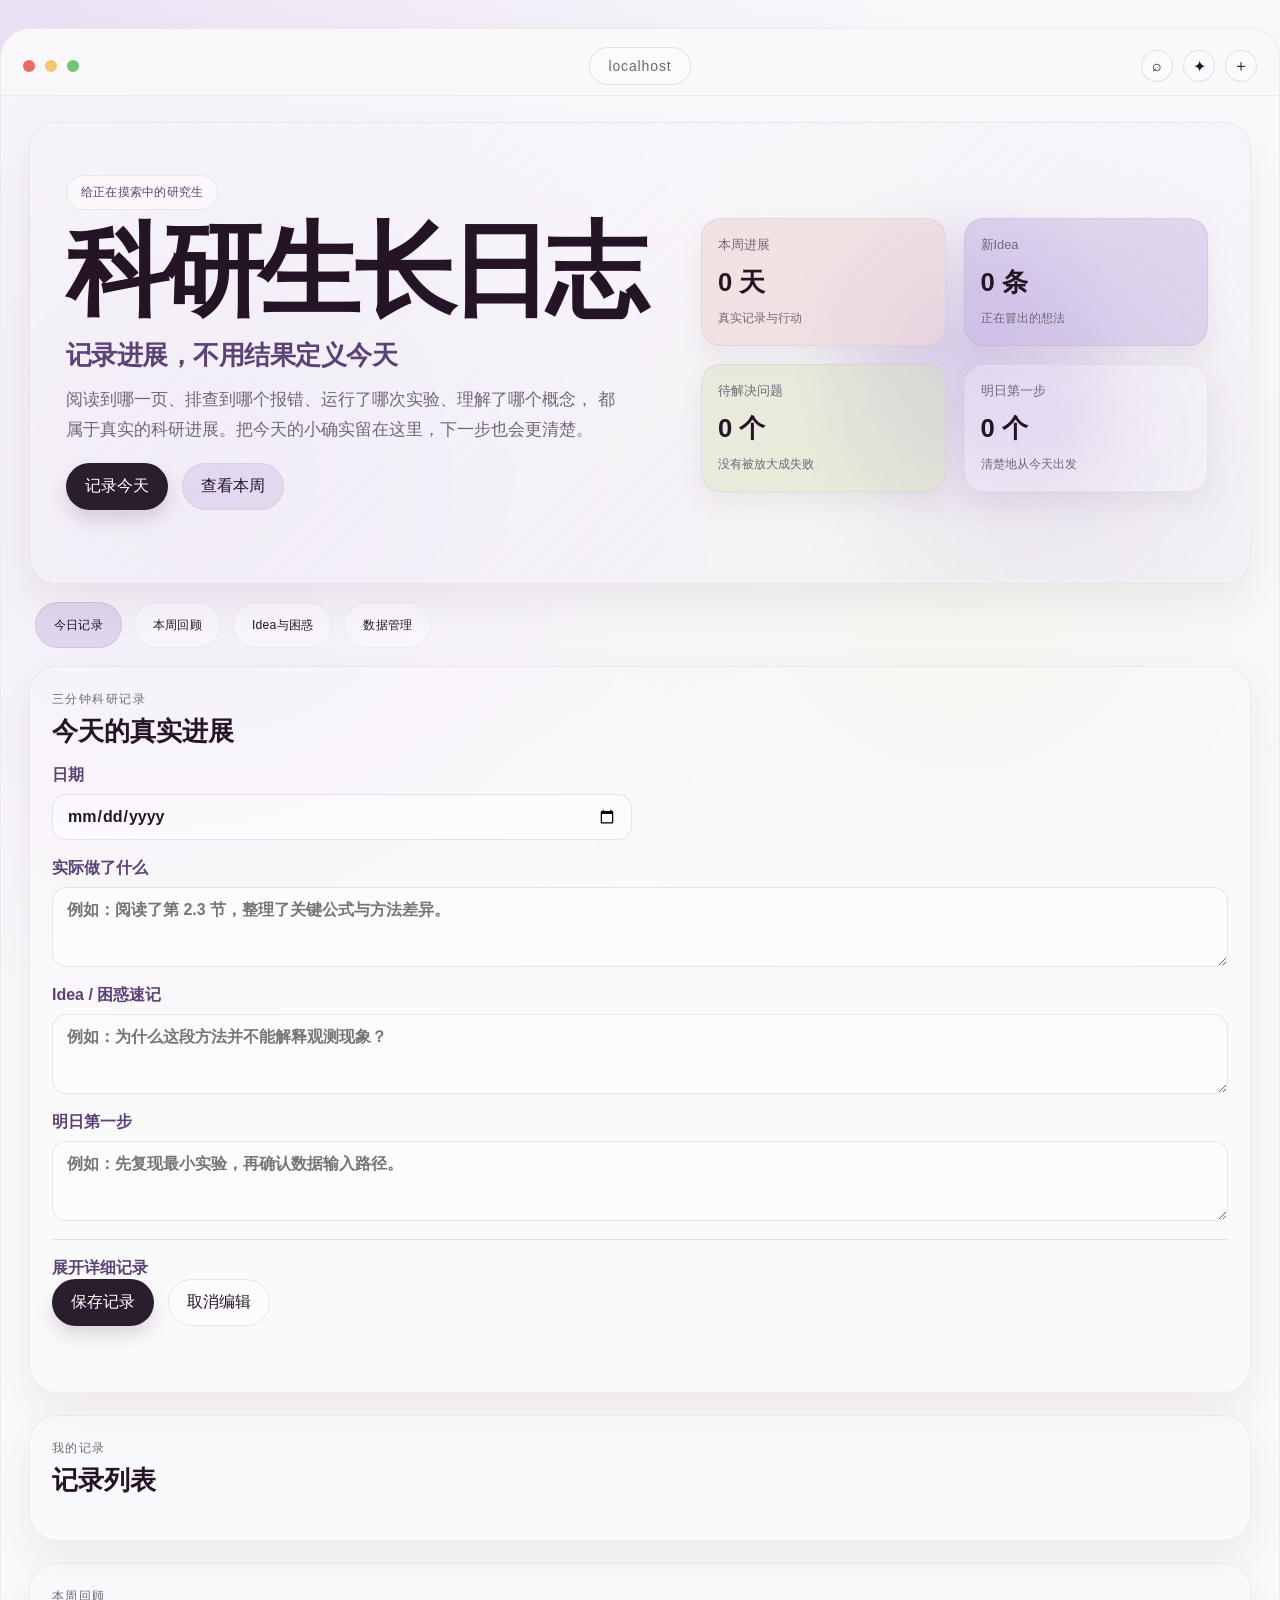
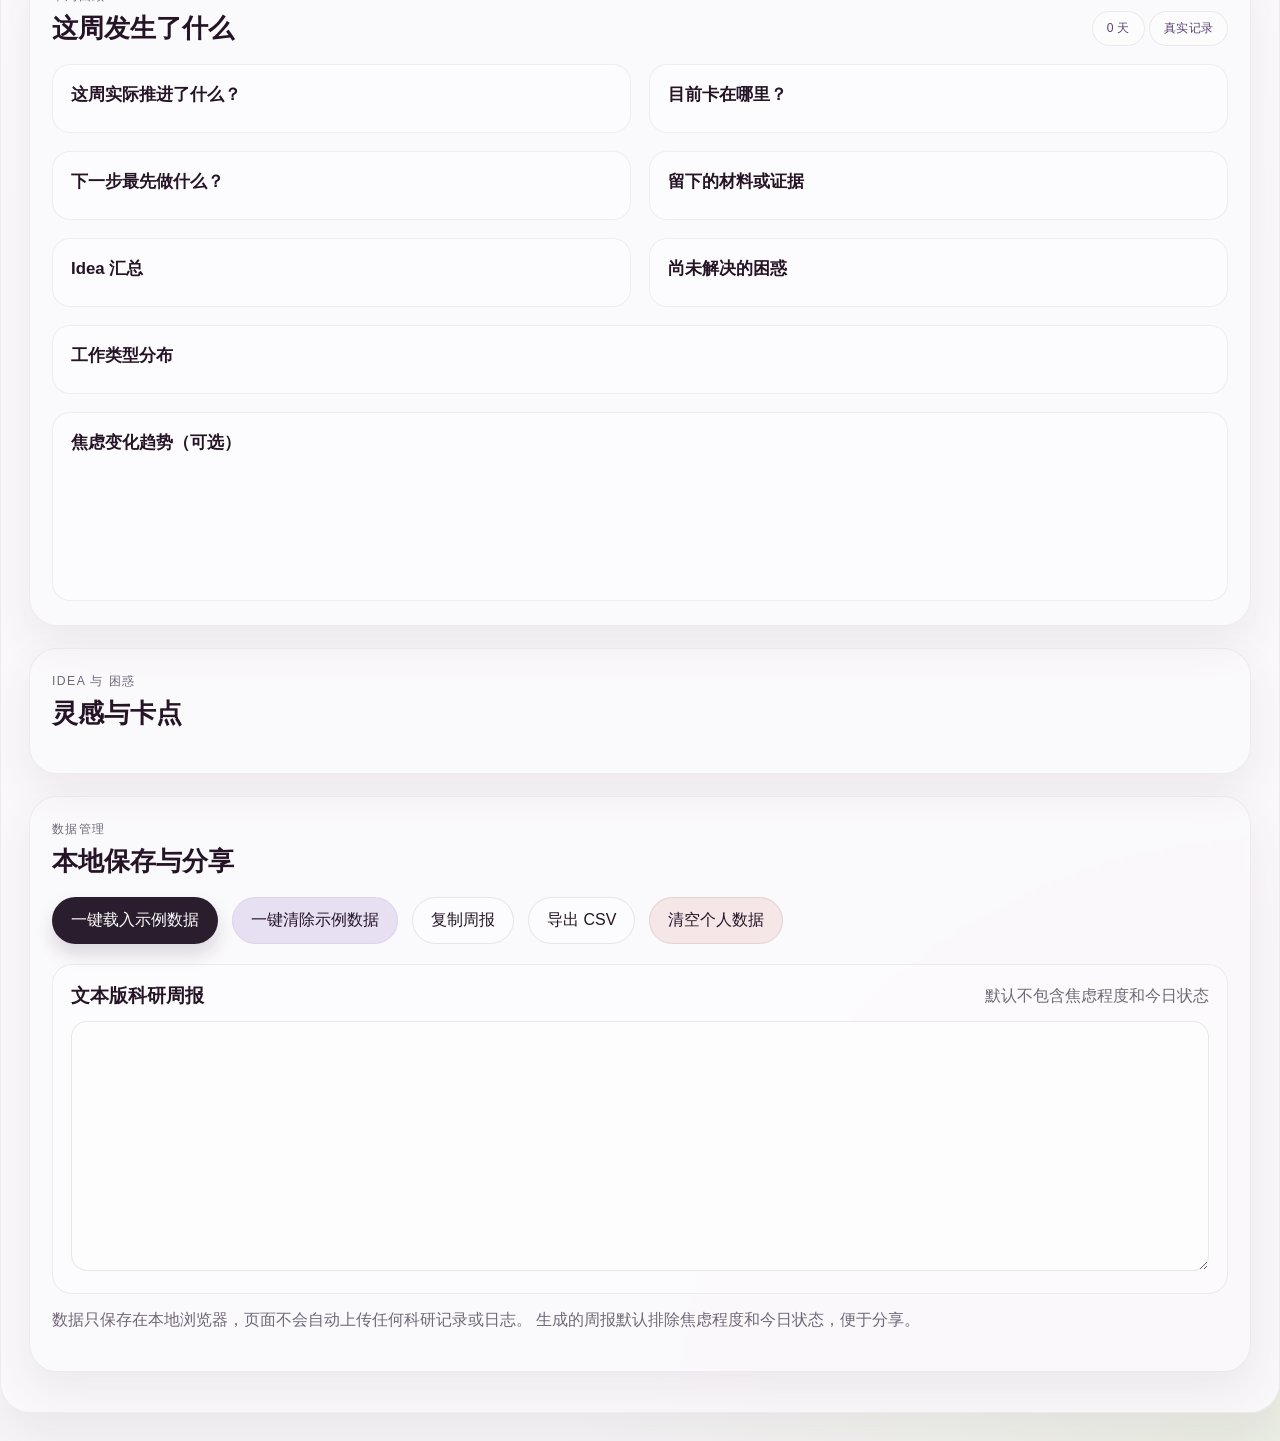
==== index.html @ d444dc69 "chore: initialize research growth log" ====
<!DOCTYPE html>
<html lang="zh-Hant">
  <head>
    <meta charset="UTF-8" />
    <meta name="viewport" content="width=device-width, initial-scale=1.0" />
    <meta
      name="description"
      content="科研生长日志：记录真实进展，不用结果定义今天。"
    />
    <title>科研生长日志</title>
    <link rel="stylesheet" href="styles.css" />
  </head>
  <body>
    <div class="page-shell">
      <header class="topbar">
        <div class="browser-dots" aria-hidden="true">
          <span class="dot red"></span>
          <span class="dot yellow"></span>
          <span class="dot green"></span>
        </div>
        <div class="address-bar" aria-label="地址栏">localhost</div>
        <div class="window-actions" aria-label="窗口操作">
          <button type="button" class="icon-button" aria-label="搜索">⌕</button>
          <button type="button" class="icon-button" aria-label="分享">✦</button>
          <button type="button" class="icon-button" aria-label="更多">＋</button>
        </div>
      </header>

      <main class="app">
        <section class="hero section-shell">
          <div class="hero-copy">
            <div class="pill">给正在摸索中的研究生</div>
            <h1>科研生长日志</h1>
            <p class="tagline">记录进展，不用结果定义今天</p>
            <p class="lede">
              阅读到哪一页、排查到哪个报错、运行了哪次实验、理解了哪个概念，
              都属于真实的科研进展。把今天的小确实留在这里，下一步也会更清楚。
            </p>
            <div class="hero-actions">
              <button type="button" class="primary-btn" data-scroll-target="#log-form">记录今天</button>
              <button type="button" class="secondary-btn" data-scroll-target="#weekly-review">查看本周</button>
            </div>
          </div>

          <div class="hero-cards" aria-label="周概览卡片">
            <div class="botanical-glow" aria-hidden="true"></div>
            <div class="mini-card soft-rose">
              <span class="card-label">本周进展</span>
              <strong id="weekly-progress-count">0 天</strong>
              <small>真实记录与行动</small>
            </div>
            <div class="mini-card soft-lavender">
              <span class="card-label">新Idea</span>
              <strong id="idea-count">0 条</strong>
              <small>正在冒出的想法</small>
            </div>
            <div class="mini-card soft-sage">
              <span class="card-label">待解决问题</span>
              <strong id="blocker-count">0 个</strong>
              <small>没有被放大成失败</small>
            </div>
            <div class="mini-card soft-ice">
              <span class="card-label">明日第一步</span>
              <strong id="next-step-count">0 个</strong>
              <small>清楚地从今天出发</small>
            </div>
          </div>
        </section>

        <nav class="quick-nav" aria-label="页面导航">
          <button type="button" class="nav-pill is-active" data-scroll-target="#log-form">今日记录</button>
          <button type="button" class="nav-pill" data-scroll-target="#weekly-review">本周回顾</button>
          <button type="button" class="nav-pill" data-scroll-target="#ideas-panel">Idea与困惑</button>
          <button type="button" class="nav-pill" data-scroll-target="#data-panel">数据管理</button>
        </nav>

        <section id="log-form" class="section-shell form-panel">
          <div class="section-header">
            <div>
              <p class="eyebrow">三分钟科研记录</p>
              <h2>今天的真实进展</h2>
            </div>
            <div class="demo-badge hidden" id="demo-indicator">示例模式</div>
          </div>

          <form id="entry-form" novalidate>
            <div class="form-grid required-grid">
              <label class="field">
                <span>日期</span>
                <input type="date" id="entry-date" name="date" required />
              </label>

              <label class="field wide">
                <span>实际做了什么</span>
                <textarea id="entry-action" name="action" rows="3" required placeholder="例如：阅读了第 2.3 节，整理了关键公式与方法差异。"></textarea>
              </label>

              <label class="field wide">
                <span>Idea / 困惑速记</span>
                <textarea id="entry-idea" name="idea" rows="3" required placeholder="例如：为什么这段方法并不能解释观测现象？"></textarea>
              </label>

              <label class="field wide">
                <span>明日第一步</span>
                <textarea id="entry-next-step" name="nextStep" rows="3" required placeholder="例如：先复现最小实验，再确认数据输入路径。"></textarea>
              </label>
            </div>

            <details class="more-details">
              <summary>展开详细记录</summary>
              <div class="form-grid optional-grid">
                <label class="field">
                  <span>项目 / 主题</span>
                  <input type="text" id="entry-project" name="project" placeholder="如：语义分割 / 文献综述" />
                </label>

                <label class="field">
                  <span>今天的最小目标</span>
                  <input type="text" id="entry-target" name="target" placeholder="例如：完成 1 轮模型复现" />
                </label>

                <label class="field wide">
                  <span>留下的材料 / 证据</span>
                  <textarea id="entry-evidence" name="evidence" rows="2" placeholder="例如：代码版本、笔记截图、实验日志、论文标注。"></textarea>
                </label>

                <label class="field">
                  <span>工作类型</span>
                  <select id="entry-work-type" name="workType">
                    <option value="文献阅读">文献阅读</option>
                    <option value="代码实验">代码实验</option>
                    <option value="数据处理">数据处理</option>
                    <option value="思考设计">思考设计</option>
                    <option value="沟通讨论">沟通讨论</option>
                    <option value="写作整理">写作整理</option>
                    <option value="其他">其他</option>
                  </select>
                </label>

                <label class="field">
                  <span>今日状态</span>
                  <select id="entry-status" name="status">
                    <option value="推进中">推进中</option>
                    <option value="卡住">卡住</option>
                    <option value="小收获">小收获</option>
                    <option value="需恢复">需恢复</option>
                  </select>
                </label>

                <label class="field">
                  <span>焦虑程度 1–5</span>
                  <input id="entry-anxiety" name="anxiety" type="range" min="1" max="5" step="1" value="2" />
                  <small id="anxiety-value">2 / 5</small>
                </label>
              </div>
            </details>

            <div class="form-actions">
              <button type="submit" class="primary-btn">保存记录</button>
              <button type="button" class="ghost-btn" id="cancel-edit-btn">取消编辑</button>
            </div>
            <p id="form-feedback" class="form-feedback" role="status" aria-live="polite"></p>
          </form>
        </section>

        <section id="entries-panel" class="section-shell">
          <div class="section-header compact">
            <div>
              <p class="eyebrow">我的记录</p>
              <h2>记录列表</h2>
            </div>
          </div>
          <div id="entries-list" class="entries-list" aria-live="polite"></div>
        </section>

        <section id="weekly-review" class="section-shell">
          <div class="section-header compact">
            <div>
              <p class="eyebrow">本周回顾</p>
              <h2>这周发生了什么</h2>
            </div>
            <div class="review-badges">
              <span class="review-badge" id="week-day-count">0 天</span>
              <span class="review-badge" id="demo-label">真实记录</span>
            </div>
          </div>

          <div class="weekly-grid">
            <article class="summary-card">
              <h3>这周实际推进了什么？</h3>
              <ul id="main-actions-list" class="summary-list"></ul>
            </article>
            <article class="summary-card">
              <h3>目前卡在哪里？</h3>
              <ul id="blockers-list" class="summary-list"></ul>
            </article>
            <article class="summary-card">
              <h3>下一步最先做什么？</h3>
              <ul id="next-step-list" class="summary-list"></ul>
            </article>
            <article class="summary-card">
              <h3>留下的材料或证据</h3>
              <ul id="evidence-list" class="summary-list"></ul>
            </article>
            <article class="summary-card">
              <h3>Idea 汇总</h3>
              <ul id="idea-summary-list" class="summary-list"></ul>
            </article>
            <article class="summary-card">
              <h3>尚未解决的困惑</h3>
              <ul id="confusion-list" class="summary-list"></ul>
            </article>
            <article class="summary-card wide-card">
              <h3>工作类型分布</h3>
              <div id="work-type-distribution" class="distribution-list" aria-label="工作类型分布"></div>
            </article>
            <article class="summary-card wide-card">
              <h3>焦虑变化趋势（可选）</h3>
              <div id="anxiety-trend" class="mini-bars" aria-label="焦虑趋势"></div>
            </article>
          </div>
        </section>

        <section id="ideas-panel" class="section-shell">
          <div class="section-header compact">
            <div>
              <p class="eyebrow">Idea 与 困惑</p>
              <h2>灵感与卡点</h2>
            </div>
          </div>
          <div id="idea-board" class="idea-board" aria-live="polite"></div>
        </section>

        <section id="data-panel" class="section-shell">
          <div class="section-header compact">
            <div>
              <p class="eyebrow">数据管理</p>
              <h2>本地保存与分享</h2>
            </div>
          </div>

          <div class="data-actions">
            <button type="button" class="primary-btn" id="load-demo-btn">一键载入示例数据</button>
            <button type="button" class="secondary-btn" id="clear-demo-btn">一键清除示例数据</button>
            <button type="button" class="ghost-btn" id="copy-report-btn">复制周报</button>
            <button type="button" class="ghost-btn" id="export-csv-btn">导出 CSV</button>
            <button type="button" class="danger-btn" id="clear-all-btn">清空个人数据</button>
          </div>

          <div class="share-box">
            <div class="share-header">
              <h3>文本版科研周报</h3>
              <span>默认不包含焦虑程度和今日状态</span>
            </div>
            <textarea id="weekly-report-output" rows="12" readonly></textarea>
          </div>

          <p class="privacy-note">
            数据只保存在本地浏览器，页面不会自动上传任何科研记录或日志。
            生成的周报默认排除焦虑程度和今日状态，便于分享。
          </p>
        </section>
      </main>
    </div>

    <script src="app.js"></script>
  </body>
</html>
---- styles.css ----
:root {
  --paper: #faf8fb;
  --paper-lilac: #f3eff8;
  --ink: #241426;
  --muted: #706777;
  --plum: #5b4275;
  --lavender: #cbbce5;
  --lavender-soft: #ece5f5;
  --rose: #efdcdc;
  --sage: #dfe7c7;
  --white-glass: rgba(255, 255, 255, 0.58);
  --line: rgba(55, 35, 65, 0.12);
  --shadow-soft: 0 18px 40px rgba(87, 67, 93, 0.08);
  --shadow-card: 0 12px 24px rgba(97, 71, 104, 0.08);
  --primary-btn: #2a1d2d;
  --radius-xl: 28px;
  --radius-lg: 20px;
  --radius-md: 14px;
  --max-width: 1180px;
}

* {
  box-sizing: border-box;
}

html {
  scroll-behavior: smooth;
}

body {
  margin: 0;
  font-family: "Segoe UI", "PingFang SC", "Microsoft YaHei", sans-serif;
  background:
    radial-gradient(circle at top left, rgba(207, 189, 233, 0.38), transparent 28%),
    radial-gradient(circle at bottom right, rgba(219, 230, 198, 0.42), transparent 22%),
    var(--paper);
  color: var(--ink);
  min-height: 100vh;
}

button,
input,
textarea,
select {
  font: inherit;
}

button {
  cursor: pointer;
}

.page-shell {
  max-width: 1280px;
  margin: 28px auto;
  background: rgba(250, 248, 251, 0.9);
  border: 1px solid rgba(92, 75, 101, 0.08);
  border-radius: 30px;
  box-shadow: 0 28px 52px rgba(53, 38, 57, 0.08);
  overflow: hidden;
  position: relative;
}

.page-shell::before {
  content: "";
  position: absolute;
  inset: 0;
  background:
    radial-gradient(circle at 15% 15%, rgba(189, 163, 215, 0.13), transparent 22%),
    radial-gradient(circle at 75% 18%, rgba(223, 231, 199, 0.22), transparent 18%),
    linear-gradient(180deg, rgba(255, 255, 255, 0.2), rgba(255, 255, 255, 0));
  pointer-events: none;
}

.topbar,
.app {
  position: relative;
  z-index: 1;
}

.topbar {
  display: grid;
  grid-template-columns: 1fr auto 1fr;
  align-items: center;
  gap: 12px;
  padding: 18px 22px 10px;
  border-bottom: 1px solid rgba(93, 72, 103, 0.08);
  background: rgba(250, 248, 251, 0.72);
}

.browser-dots {
  display: flex;
  align-items: center;
  gap: 10px;
  justify-self: start;
}

.dot {
  width: 12px;
  height: 12px;
  border-radius: 50%;
  display: inline-block;
}

.dot.red { background: #e76a66; }
.dot.yellow { background: #f3c86d; }
.dot.green { background: #6ec574; }

.address-bar {
  justify-self: center;
  min-width: min(100%, 480px);
  padding: 10px 18px;
  border-radius: 999px;
  background: rgba(255, 255, 255, 0.4);
  border: 1px solid var(--line);
  text-align: center;
  color: var(--muted);
  letter-spacing: 0.06em;
  font-size: 0.88rem;
}

.window-actions {
  justify-self: end;
  display: flex;
  gap: 10px;
}

.icon-button {
  width: 32px;
  height: 32px;
  border-radius: 50%;
  border: 1px solid var(--line);
  background: rgba(255, 255, 255, 0.32);
  color: var(--ink);
}

.app {
  padding: 26px 28px 40px;
}

.section-shell {
  background: rgba(255, 255, 255, 0.15);
  border: 1px solid rgba(92, 75, 101, 0.08);
  border-radius: var(--radius-xl);
  box-shadow: var(--shadow-soft);
  backdrop-filter: blur(2px);
}

.hero {
  display: grid;
  grid-template-columns: 1.2fr 1fr;
  gap: 18px;
  padding: 22px 28px 18px;
  background: linear-gradient(135deg, rgba(255,255,255,0.06), rgba(236,229,245,0.3));
  position: relative;
  overflow: hidden;
}

.hero::after {
  content: "";
  position: absolute;
  right: -5%;
  top: 10%;
  width: 520px;
  height: 520px;
  background: radial-gradient(circle, rgba(196, 178, 221, 0.38), rgba(196, 178, 221, 0.12), transparent 65%);
  border-radius: 45% 55% 50% 50%;
  filter: blur(10px);
  transform: rotate(20deg);
  pointer-events: none;
}

.hero-copy {
  padding: 30px 10px 12px 8px;
  position: relative;
  z-index: 1;
}

.pill,
.review-badge,
.nav-pill,
.demo-badge {
  display: inline-flex;
  align-items: center;
  justify-content: center;
  padding: 8px 14px;
  border-radius: 999px;
  background: rgba(255, 255, 255, 0.52);
  border: 1px solid rgba(76, 58, 86, 0.1);
  color: var(--plum);
  font-size: 0.76rem;
  letter-spacing: 0.02em;
}

.hero h1 {
  font-family: Georgia, "Times New Roman", serif;
  font-size: clamp(4.5rem, 8vw, 9rem);
  line-height: 0.86;
  margin: 18px 0 0;
  letter-spacing: -0.06em;
  font-weight: 700;
  color: var(--ink);
}

.tagline {
  margin: 22px 0 8px;
  font-size: clamp(1.3rem, 2vw, 2.1rem);
  color: var(--plum);
  font-weight: 600;
  font-family: Georgia, serif;
  letter-spacing: -0.02em;
}

.lede {
  max-width: 560px;
  font-size: 1.04rem;
  line-height: 1.8;
  color: var(--muted);
  margin: 12px 0 18px;
}

.hero-actions,
.data-actions,
.form-actions {
  display: flex;
  flex-wrap: wrap;
  gap: 14px;
  align-items: center;
}

.primary-btn,
.secondary-btn,
.ghost-btn,
.danger-btn,
.nav-pill {
  border: 1px solid transparent;
  border-radius: 999px;
  padding: 12px 18px;
  min-height: 46px;
  transition: transform 0.2s ease, box-shadow 0.2s ease;
}

.primary-btn {
  background: var(--primary-btn);
  color: #fff;
  box-shadow: 0 10px 18px rgba(42, 29, 45, 0.15);
}

.secondary-btn {
  background: rgba(203, 188, 229, 0.42);
  color: var(--ink);
  border-color: rgba(91, 66, 117, 0.08);
}

.ghost-btn {
  background: rgba(255, 255, 255, 0.36);
  color: var(--ink);
  border-color: rgba(90, 69, 97, 0.12);
}

.danger-btn {
  background: rgba(227, 176, 176, 0.26);
  color: var(--ink);
  border-color: rgba(117, 58, 58, 0.12);
}

.primary-btn:hover,
.secondary-btn:hover,
.ghost-btn:hover,
.danger-btn:hover,
.nav-pill:hover,
.icon-button:hover {
  transform: translateY(-1px);
}

.hero-cards {
  position: relative;
  display: grid;
  grid-template-columns: repeat(2, minmax(170px, 1fr));
  gap: 18px;
  padding: 16px 14px 16px 0;
  min-height: 420px;
  align-content: center;
  z-index: 1;
}

.botanical-glow {
  position: absolute;
  inset: 0;
  background: radial-gradient(circle at 50% 50%, rgba(194, 176, 228, 0.5), rgba(255,255,255,0) 52%);
  filter: blur(8px);
  pointer-events: none;
}

.mini-card {
  position: relative;
  z-index: 1;
  min-height: 128px;
  padding: 18px 16px;
  border-radius: 20px;
  border: 1px solid rgba(84, 68, 94, 0.08);
  box-shadow: var(--shadow-card);
  display: flex;
  flex-direction: column;
  justify-content: space-between;
  backdrop-filter: blur(2px);
}

.soft-rose { background: rgba(239, 220, 220, 0.72); }
.soft-lavender { background: rgba(203, 188, 229, 0.52); }
.soft-sage { background: rgba(223, 231, 199, 0.56); }
.soft-ice { background: rgba(255,255,255,0.38); }

.card-label {
  color: var(--muted);
  font-size: 0.8rem;
}

.mini-card strong {
  font-size: clamp(1.2rem, 2vw, 1.8rem);
  font-weight: 700;
  color: var(--ink);
}

.mini-card small {
  color: var(--muted);
  font-size: 0.78rem;
}

.quick-nav {
  display: flex;
  flex-wrap: wrap;
  gap: 12px;
  margin: 18px 0;
  padding: 0 6px;
}

.nav-pill {
  background: rgba(255, 255, 255, 0.4);
  color: var(--ink);
  border-color: rgba(91, 66, 117, 0.08);
}

.nav-pill.is-active {
  background: rgba(203, 188, 229, 0.52);
  border-color: rgba(91, 66, 117, 0.12);
}

.section-shell + .section-shell {
  margin-top: 22px;
}

.form-panel,
#entries-panel,
#weekly-review,
#ideas-panel,
#data-panel {
  padding: 24px 22px;
}

.section-header {
  display: flex;
  align-items: flex-end;
  justify-content: space-between;
  gap: 14px;
  margin-bottom: 16px;
}

.section-header.compact {
  margin-bottom: 18px;
}

.eyebrow {
  margin: 0 0 6px;
  color: var(--muted);
  font-size: 0.76rem;
  text-transform: uppercase;
  letter-spacing: 0.12em;
}

h2 {
  margin: 0;
  font-size: clamp(1.4rem, 2vw, 2rem);
  color: var(--ink);
}

.form-grid {
  display: grid;
  grid-template-columns: repeat(2, minmax(200px, 1fr));
  gap: 18px 16px;
}

.field {
  display: flex;
  flex-direction: column;
  gap: 8px;
  color: var(--plum);
  font-weight: 600;
}

.field input,
.field textarea,
.field select {
  width: 100%;
  border-radius: 14px;
  border: 1px solid rgba(71, 57, 80, 0.12);
  background: rgba(255, 255, 255, 0.44);
  padding: 12px 14px;
  color: var(--ink);
  resize: vertical;
}

.field input:focus,
.field textarea:focus,
.field select:focus {
  outline: 2px solid rgba(103, 80, 128, 0.18);
  border-color: rgba(91, 66, 117, 0.25);
}

.wide {
  grid-column: 1 / -1;
}

.more-details {
  margin-top: 18px;
  border-top: 1px solid var(--line);
  padding-top: 18px;
}

.more-details summary {
  cursor: pointer;
  list-style: none;
  color: var(--plum);
  font-weight: 600;
  width: fit-content;
}

.more-details summary::-webkit-details-marker {
  display: none;
}

.form-feedback {
  min-height: 24px;
  margin: 18px 0 0;
  color: var(--plum);
  font-size: 0.95rem;
}

.entries-list {
  display: grid;
  grid-template-columns: repeat(auto-fit, minmax(250px, 1fr));
  gap: 16px;
}

.entry-card {
  background: rgba(255,255,255,0.42);
  border: 1px solid rgba(73, 57, 84, 0.08);
  border-radius: var(--radius-lg);
  box-shadow: var(--shadow-card);
  padding: 18px 16px;
  display: flex;
  flex-direction: column;
  gap: 12px;
}

.entry-card.is-demo {
  border-style: dashed;
  border-color: rgba(120, 102, 154, 0.28);
  background: rgba(236, 229, 245, 0.52);
}

.entry-header {
  display: flex;
  justify-content: space-between;
  gap: 10px;
  align-items: center;
}

.entry-date {
  font-weight: 700;
  color: var(--ink);
}

.entry-tag {
  padding: 6px 10px;
  border-radius: 999px;
  background: rgba(203, 188, 229, 0.35);
  color: var(--plum);
  font-size: 0.74rem;
}

.entry-card p {
  margin: 0;
  line-height: 1.7;
  color: var(--muted);
}

.entry-card strong {
  color: var(--ink);
}

.entry-actions {
  display: flex;
  justify-content: flex-end;
  gap: 8px;
  margin-top: auto;
}

.icon-action {
  border: 1px solid transparent;
  border-radius: 999px;
  background: rgba(255, 255, 255, 0.36);
  padding: 8px 10px;
  color: var(--ink);
}

.icon-action.delete {
  background: rgba(231, 190, 190, 0.28);
}

.weekly-grid {
  display: grid;
  grid-template-columns: repeat(2, minmax(260px, 1fr));
  gap: 18px;
}

.summary-card {
  background: rgba(255, 255, 255, 0.38);
  border: 1px solid rgba(86, 66, 99, 0.08);
  border-radius: 18px;
  padding: 18px 18px 14px;
}

.summary-card h3 {
  margin: 0 0 12px;
  font-size: 1.05rem;
  color: var(--ink);
}

.summary-list {
  list-style: none;
  padding: 0;
  margin: 0;
  display: grid;
  gap: 10px;
}

.summary-list li {
  color: var(--muted);
  line-height: 1.6;
  position: relative;
  padding-left: 14px;
}

.summary-list li::before {
  content: "";
  position: absolute;
  left: 0;
  top: 10px;
  width: 7px;
  height: 7px;
  border-radius: 50%;
  background: rgba(91, 66, 117, 0.58);
}

.wide-card {
  grid-column: 1 / -1;
}

.distribution-list {
  display: flex;
  flex-wrap: wrap;
  gap: 10px;
}

.distribution-chip {
  display: inline-flex;
  align-items: center;
  gap: 8px;
  border-radius: 999px;
  padding: 8px 12px;
  background: rgba(203, 188, 229, 0.28);
  color: var(--plum);
  border: 1px solid rgba(86, 66, 99, 0.08);
}

.distribution-chip strong {
  font-size: 0.82rem;
}

.mini-bars {
  display: flex;
  align-items: end;
  gap: 12px;
  min-height: 120px;
  padding-top: 12px;
}

.mini-bars-bar {
  flex: 1;
  border-radius: 999px 999px 8px 8px;
  background: linear-gradient(180deg, rgba(203, 188, 229, 0.9), rgba(160, 148, 202, 0.7));
  min-height: 18px;
  position: relative;
}

.mini-bars-bar span {
  position: absolute;
  bottom: -24px;
  left: 50%;
  transform: translateX(-50%);
  font-size: 0.7rem;
  color: var(--muted);
}

.idea-board {
  display: grid;
  grid-template-columns: repeat(auto-fit, minmax(220px, 1fr));
  gap: 16px;
}

.idea-card {
  min-height: 150px;
  padding: 18px 16px;
  border-radius: var(--radius-lg);
  border: 1px solid rgba(86, 66, 99, 0.08);
  background: rgba(255,255,255,0.42);
  display: flex;
  flex-direction: column;
  gap: 12px;
  box-shadow: var(--shadow-card);
}

.idea-card .meta {
  display: flex;
  justify-content: space-between;
  gap: 10px;
  align-items: center;
  color: var(--muted);
  font-size: 0.78rem;
}

.idea-card p {
  margin: 0;
  line-height: 1.7;
  color: var(--muted);
}

.share-box {
  margin-top: 20px;
  padding: 18px;
  border-radius: 20px;
  background: rgba(255, 255, 255, 0.35);
  border: 1px solid rgba(85, 66, 98, 0.09);
}

.share-header {
  display: flex;
  justify-content: space-between;
  gap: 10px;
  align-items: center;
  margin-bottom: 12px;
}

.share-header h3 {
  margin: 0;
}

.share-header span,
.privacy-note {
  color: var(--muted);
}

#weekly-report-output {
  width: 100%;
  border-radius: 16px;
  border: 1px solid rgba(86, 66, 99, 0.12);
  background: rgba(255,255,255,0.48);
  padding: 16px;
  resize: vertical;
  color: var(--ink);
}

.hidden {
  display: none !important;
}

@media (max-width: 900px) {
  .hero {
    grid-template-columns: 1fr;
  }

  .hero-cards {
    width: min(100%, 560px);
  }

  .weekly-grid {
    grid-template-columns: 1fr;
  }
}

@media (max-width: 640px) {
  body {
    min-width: 0;
  }

  .page-shell {
    max-width: 100%;
    margin: 0;
    border-radius: 0;
    min-height: 100vh;
  }

  .topbar {
    padding-left: 12px;
    padding-right: 12px;
  }

  .address-bar {
    min-width: unset;
    max-width: 200px;
    font-size: 0.76rem;
  }

  .app {
    padding: 14px 12px 24px;
  }

  .hero,
  .form-panel,
  #entries-panel,
  #weekly-review,
  #ideas-panel,
  #data-panel {
    padding-left: 14px;
    padding-right: 14px;
  }

  .form-grid {
    grid-template-columns: 1fr;
  }

  .quick-nav,
  .hero-actions,
  .data-actions,
  .form-actions {
    flex-direction: column;
    align-items: stretch;
  }

  .data-actions > *,
  .hero-actions > *,
  .form-actions > * {
    width: 100%;
  }

  .hero h1 {
    font-size: 4.5rem;
  }

  .hero-copy {
    padding-top: 16px;
  }

  .mini-card {
    min-height: 108px;
  }

  .share-header {
    flex-direction: column;
    align-items: flex-start;
  }
}

@media (prefers-reduced-motion: reduce) {
  html {
    scroll-behavior: auto;
  }

  *, *::before, *::after {
    animation: none !important;
    transition: none !important;
  }
}
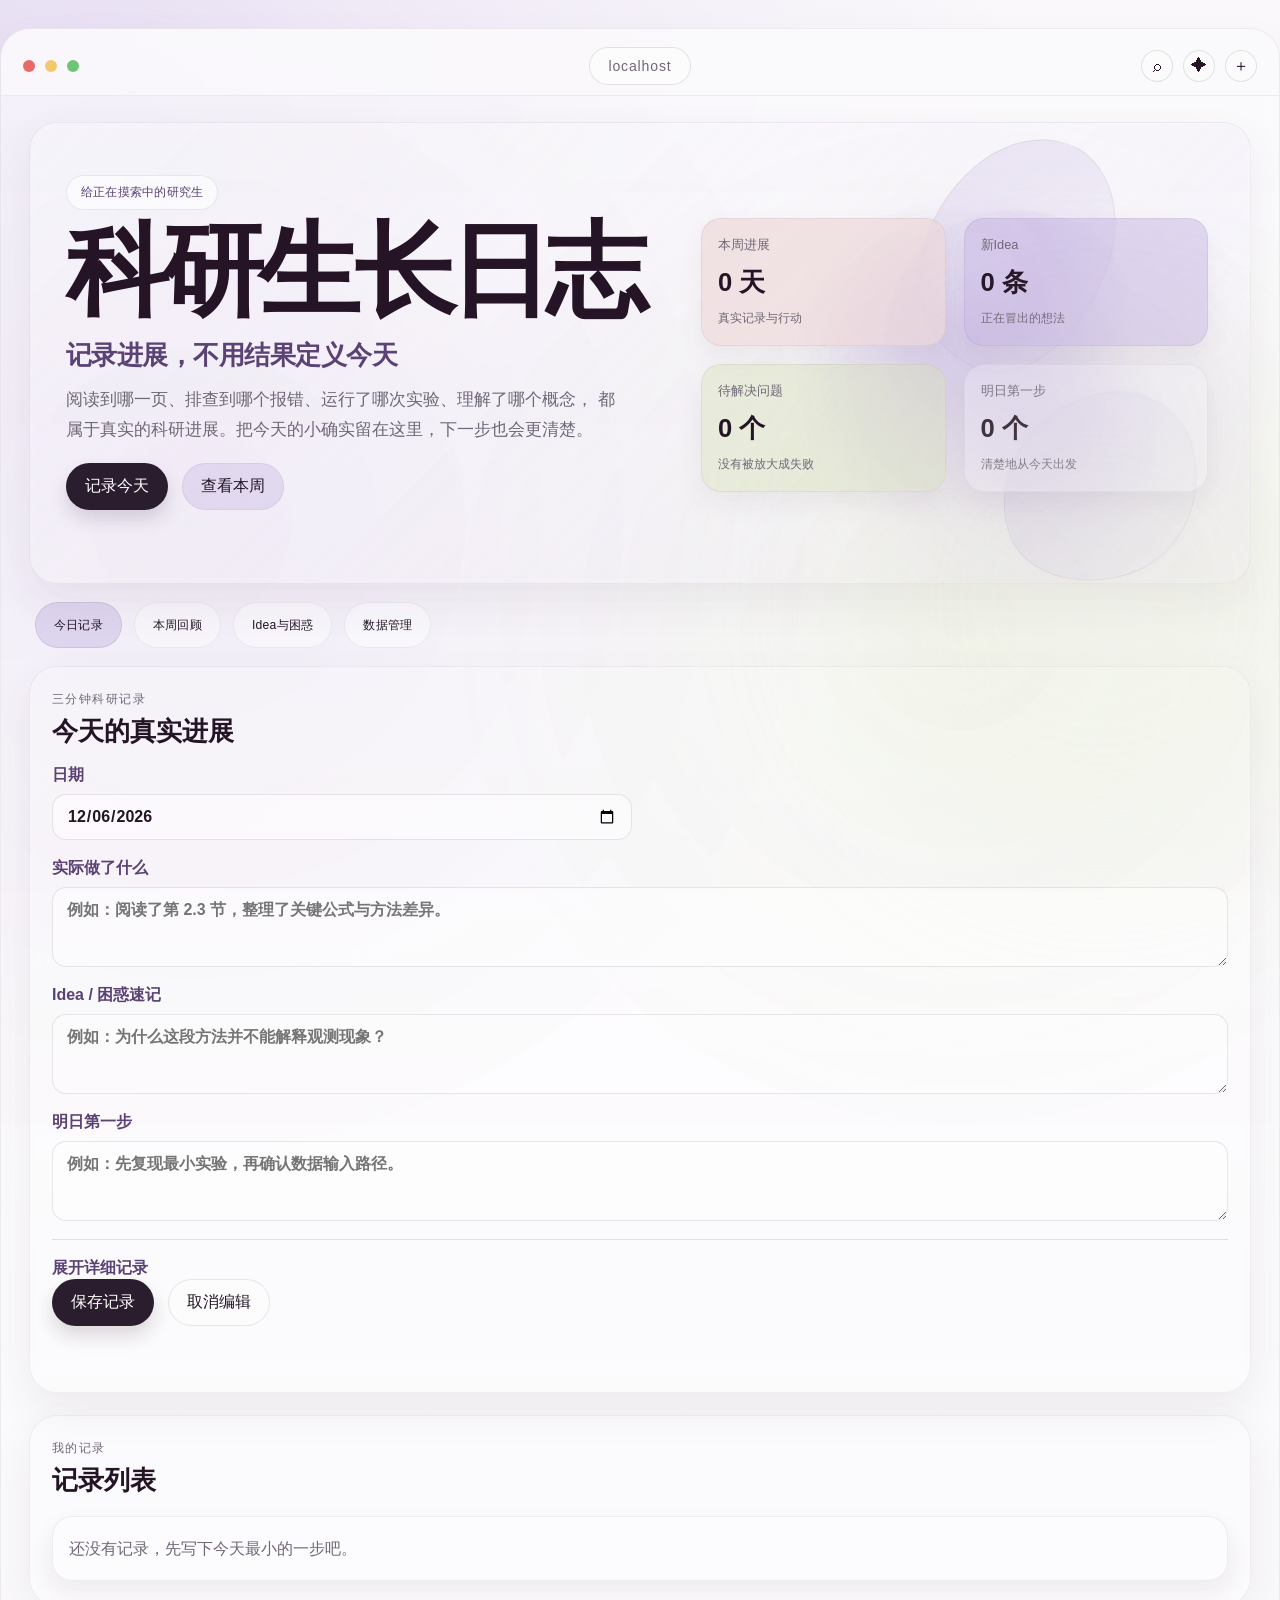
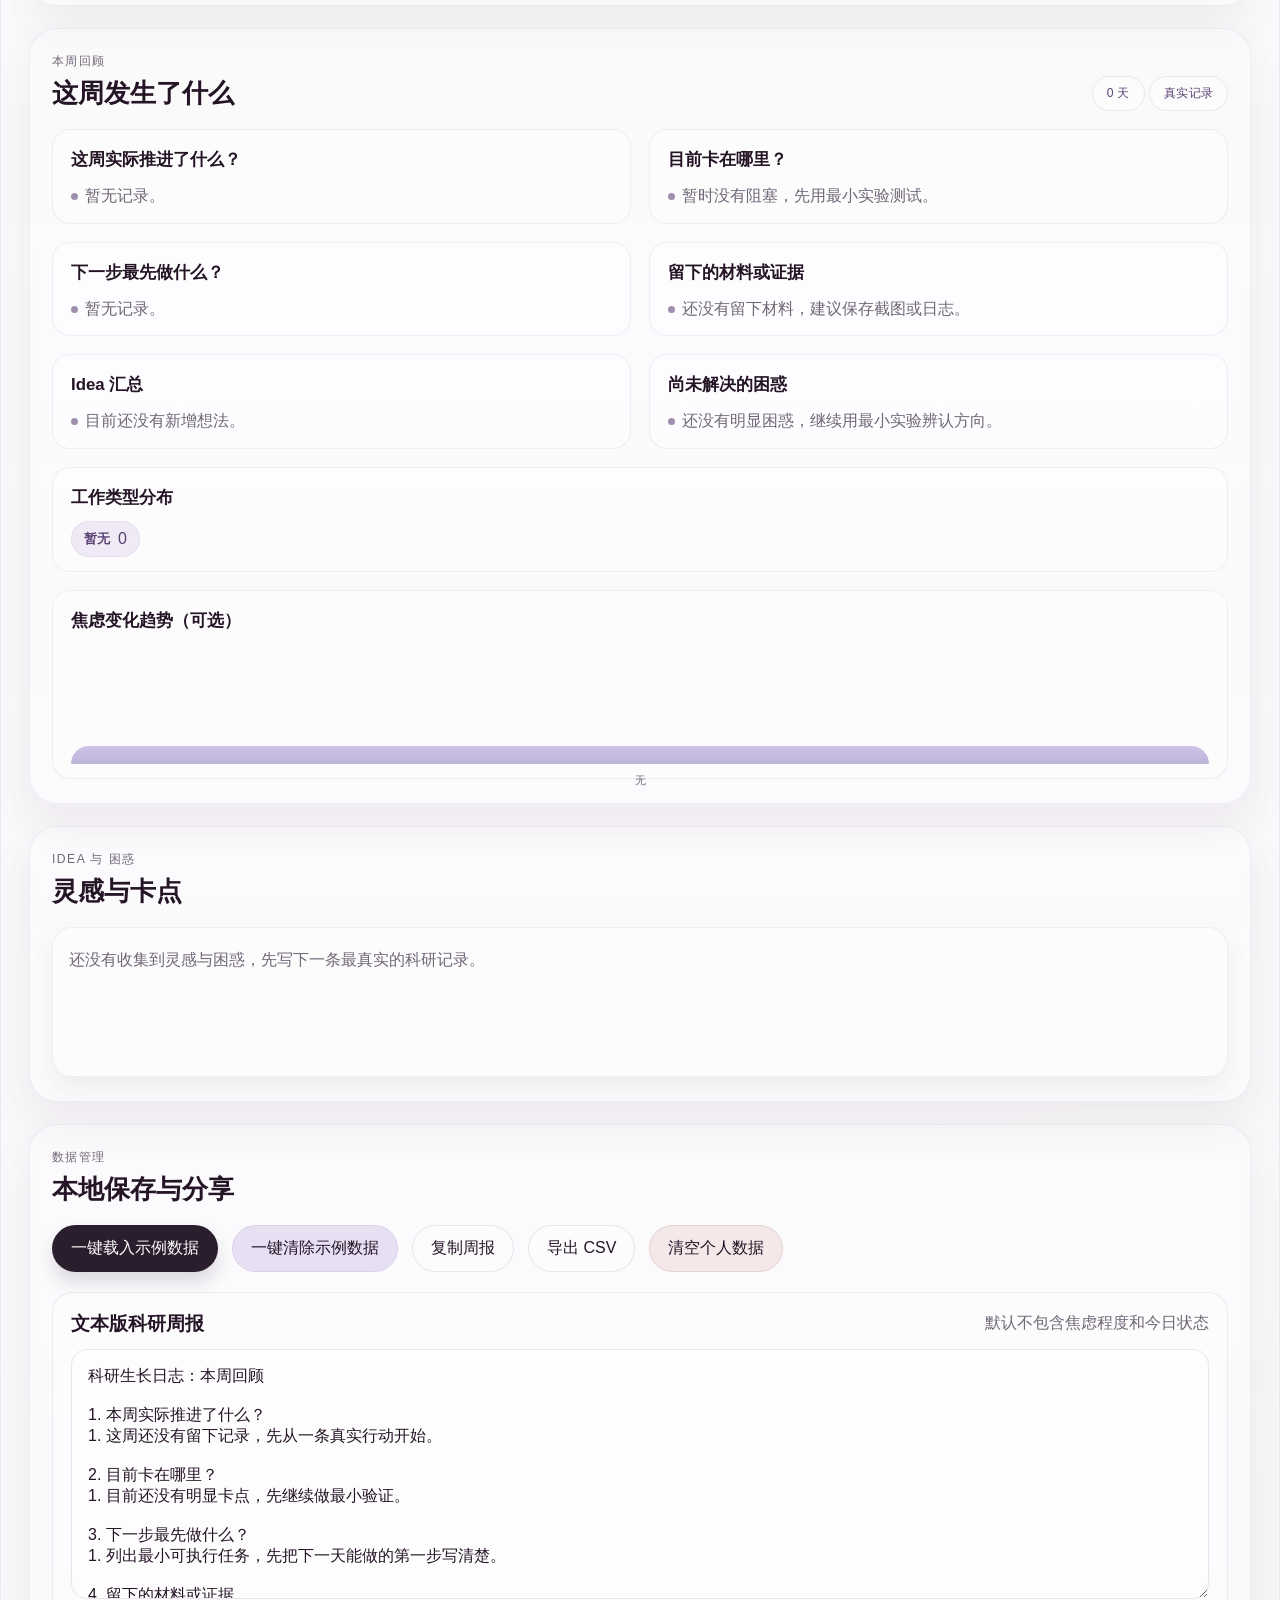
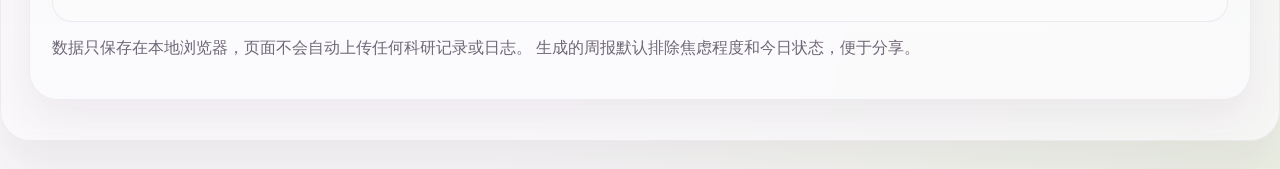
==== commit 6bf0be47: "fix: complete weekly data and mobile validation" ====
--- a/index.html
+++ b/index.html
@@ -1,5 +1,5 @@
 <!DOCTYPE html>
-<html lang="zh-Hant">
+<html lang="zh-CN">
   <head>
     <meta charset="UTF-8" />
     <meta name="viewport" content="width=device-width, initial-scale=1.0" />
@@ -8,7 +8,8 @@
       content="科研生长日志：记录真实进展，不用结果定义今天。"
     />
     <title>科研生长日志</title>
-    <link rel="stylesheet" href="styles.css" />
+    <link rel="icon" href="data:," />
+    <link rel="stylesheet" href="./styles.css" />
   </head>
   <body>
     <div class="page-shell">
@@ -263,6 +264,6 @@
       </main>
     </div>
 
-    <script src="app.js"></script>
+    <script src="./app.js" defer></script>
   </body>
 </html>
--- a/styles.css
+++ b/styles.css
@@ -36,6 +36,31 @@
     var(--paper);
   color: var(--ink);
   min-height: 100vh;
+  position: relative;
+  overflow-x: clip;
+}
+
+body::before,
+body::after {
+  content: "";
+  position: fixed;
+  width: 520px;
+  height: 520px;
+  border-radius: 50%;
+  filter: blur(70px);
+  background: rgba(203, 188, 229, 0.18);
+  pointer-events: none;
+}
+
+body::before {
+  left: -150px;
+  top: 40px;
+}
+
+body::after {
+  right: -80px;
+  bottom: 40px;
+  background: rgba(223, 231, 199, 0.2);
 }
 
 button,
@@ -52,12 +77,13 @@
 .page-shell {
   max-width: 1280px;
   margin: 28px auto;
-  background: rgba(250, 248, 251, 0.9);
+  background: rgba(250, 248, 251, 0.72);
   border: 1px solid rgba(92, 75, 101, 0.08);
   border-radius: 30px;
   box-shadow: 0 28px 52px rgba(53, 38, 57, 0.08);
   overflow: hidden;
   position: relative;
+  backdrop-filter: blur(8px);
 }
 
 .page-shell::before {
@@ -138,7 +164,7 @@
 }
 
 .section-shell {
-  background: rgba(255, 255, 255, 0.15);
+  background: rgba(255, 255, 255, 0.18);
   border: 1px solid rgba(92, 75, 101, 0.08);
   border-radius: var(--radius-xl);
   box-shadow: var(--shadow-soft);
@@ -162,17 +188,35 @@
   top: 10%;
   width: 520px;
   height: 520px;
-  background: radial-gradient(circle, rgba(196, 178, 221, 0.38), rgba(196, 178, 221, 0.12), transparent 65%);
+  background: radial-gradient(circle, rgba(194, 176, 228, 0.48), rgba(194, 176, 228, 0.12), transparent 65%);
   border-radius: 45% 55% 50% 50%;
   filter: blur(10px);
   transform: rotate(20deg);
   pointer-events: none;
 }
 
+.hero::before {
+  content: "";
+  position: absolute;
+  right: 10%;
+  top: 18%;
+  width: 240px;
+  height: 240px;
+  background: radial-gradient(circle at 30% 30%, rgba(255,255,255,0.72), rgba(203,188,229,0.20) 28%, transparent 68%);
+  border-radius: 58% 42% 64% 36% / 54% 43% 57% 46%;
+  transform: rotate(18deg);
+  opacity: 0.8;
+  pointer-events: none;
+}
+
 .hero-copy {
   padding: 30px 10px 12px 8px;
   position: relative;
   z-index: 1;
+}
+
+.hero > * {
+  min-width: 0;
 }
 
 .pill,
@@ -283,6 +327,32 @@
   z-index: 1;
 }
 
+.hero-cards::before,
+.hero-cards::after {
+  content: "";
+  position: absolute;
+  border-radius: 58% 42% 49% 51% / 58% 41% 59% 42%;
+  background: linear-gradient(135deg, rgba(203,188,229,0.36), rgba(255,255,255,0.02));
+  border: 1px solid rgba(91,66,117,0.08);
+  pointer-events: none;
+}
+
+.hero-cards::before {
+  width: 180px;
+  height: 240px;
+  right: 22%;
+  top: -12px;
+  transform: rotate(18deg);
+}
+
+.hero-cards::after {
+  width: 200px;
+  height: 180px;
+  right: 4%;
+  bottom: -14px;
+  transform: rotate(-18deg);
+}
+
 .botanical-glow {
   position: absolute;
   inset: 0;
@@ -460,6 +530,12 @@
   display: flex;
   flex-direction: column;
   gap: 12px;
+  transition: transform 0.2s ease, box-shadow 0.2s ease;
+}
+
+.entry-card:hover {
+  transform: translateY(-2px);
+  box-shadow: 0 16px 30px rgba(93, 72, 104, 0.08);
 }
 
 .entry-card.is-demo {
@@ -711,8 +787,13 @@
   }
 
   .topbar {
+    grid-template-columns: auto 1fr;
     padding-left: 12px;
     padding-right: 12px;
+  }
+
+  .window-actions {
+    display: none;
   }
 
   .address-bar {
@@ -723,6 +804,8 @@
 
   .app {
     padding: 14px 12px 24px;
+    min-width: 0;
+    max-width: 100%;
   }
 
   .hero,
@@ -733,6 +816,8 @@
   #data-panel {
     padding-left: 14px;
     padding-right: 14px;
+    min-width: 0;
+    max-width: 100%;
   }
 
   .form-grid {
@@ -754,7 +839,10 @@
   }
 
   .hero h1 {
-    font-size: 4.5rem;
+    font-size: clamp(2.8rem, 14vw, 3.35rem);
+    line-height: 0.98;
+    letter-spacing: -0.05em;
+    overflow-wrap: anywhere;
   }
 
   .hero-copy {
@@ -763,6 +851,22 @@
 
   .mini-card {
     min-height: 108px;
+    min-width: 0;
+    width: 100%;
+  }
+
+  .hero-cards {
+    grid-template-columns: minmax(0, 1fr);
+    gap: 12px;
+    min-height: auto;
+    padding: 16px 0;
+    width: 100%;
+  }
+
+  .hero p,
+  .mini-card,
+  .nav-pill {
+    overflow-wrap: anywhere;
   }
 
   .share-header {
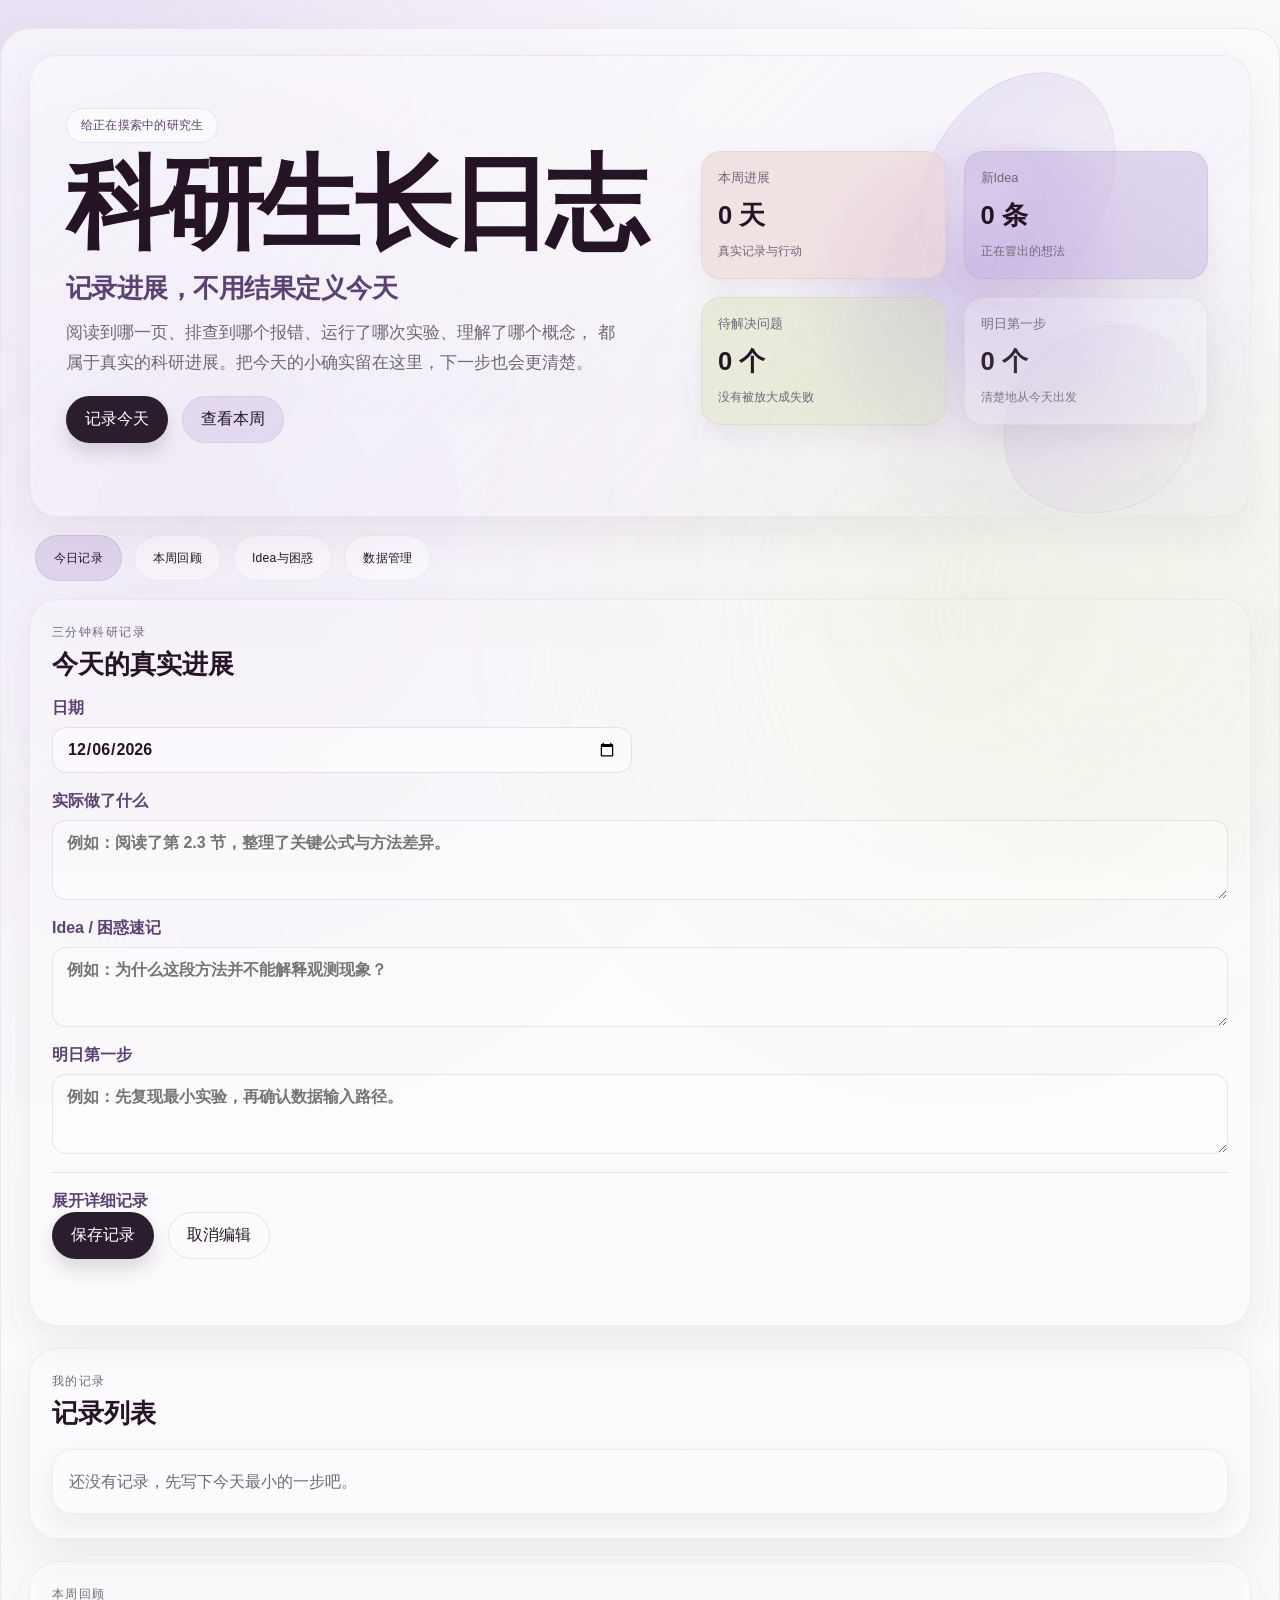
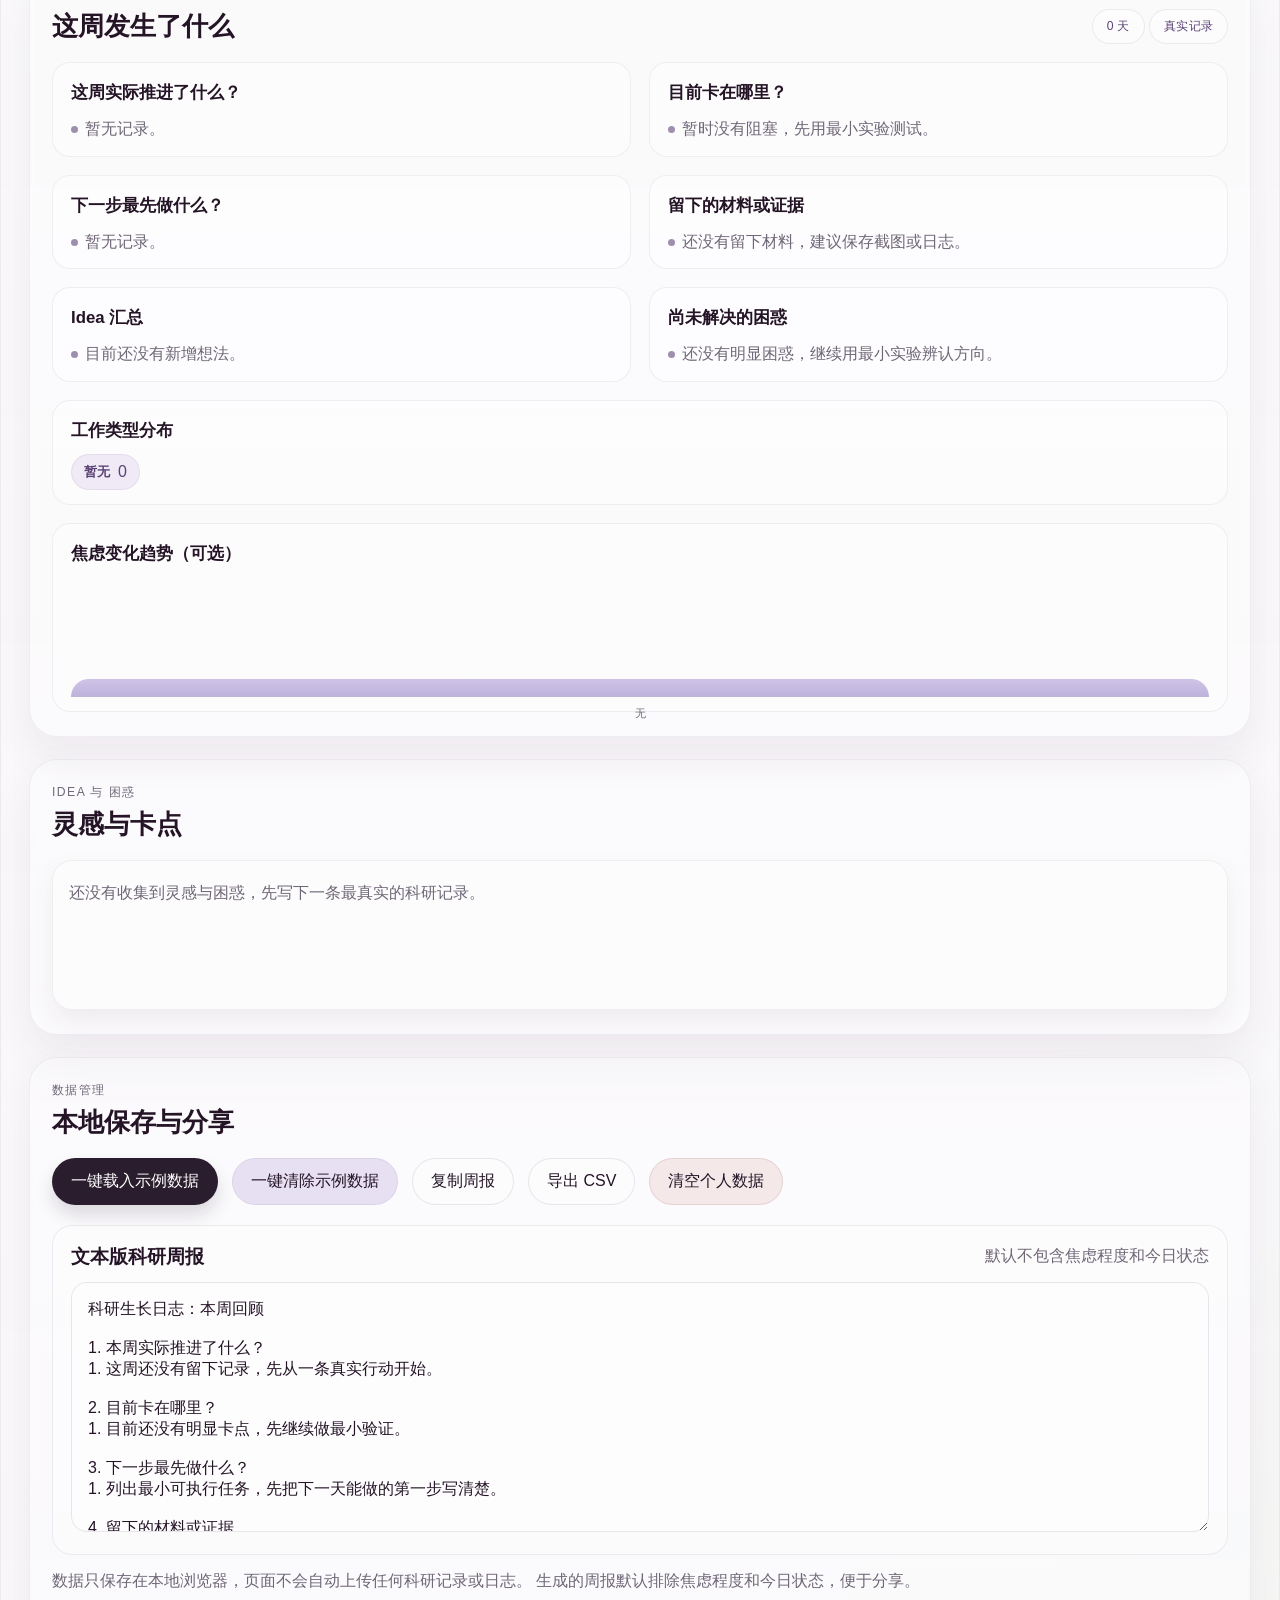
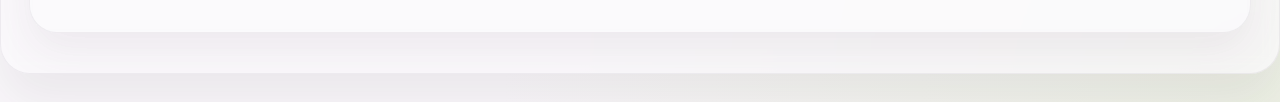
==== commit 01600fe4: "style: remove decorative browser chrome" ====
--- a/index.html
+++ b/index.html
@@ -13,20 +13,6 @@
   </head>
   <body>
     <div class="page-shell">
-      <header class="topbar">
-        <div class="browser-dots" aria-hidden="true">
-          <span class="dot red"></span>
-          <span class="dot yellow"></span>
-          <span class="dot green"></span>
-        </div>
-        <div class="address-bar" aria-label="地址栏">localhost</div>
-        <div class="window-actions" aria-label="窗口操作">
-          <button type="button" class="icon-button" aria-label="搜索">⌕</button>
-          <button type="button" class="icon-button" aria-label="分享">✦</button>
-          <button type="button" class="icon-button" aria-label="更多">＋</button>
-        </div>
-      </header>
-
       <main class="app">
         <section class="hero section-shell">
           <div class="hero-copy">
--- a/styles.css
+++ b/styles.css
@@ -97,66 +97,9 @@
   pointer-events: none;
 }
 
-.topbar,
 .app {
   position: relative;
   z-index: 1;
-}
-
-.topbar {
-  display: grid;
-  grid-template-columns: 1fr auto 1fr;
-  align-items: center;
-  gap: 12px;
-  padding: 18px 22px 10px;
-  border-bottom: 1px solid rgba(93, 72, 103, 0.08);
-  background: rgba(250, 248, 251, 0.72);
-}
-
-.browser-dots {
-  display: flex;
-  align-items: center;
-  gap: 10px;
-  justify-self: start;
-}
-
-.dot {
-  width: 12px;
-  height: 12px;
-  border-radius: 50%;
-  display: inline-block;
-}
-
-.dot.red { background: #e76a66; }
-.dot.yellow { background: #f3c86d; }
-.dot.green { background: #6ec574; }
-
-.address-bar {
-  justify-self: center;
-  min-width: min(100%, 480px);
-  padding: 10px 18px;
-  border-radius: 999px;
-  background: rgba(255, 255, 255, 0.4);
-  border: 1px solid var(--line);
-  text-align: center;
-  color: var(--muted);
-  letter-spacing: 0.06em;
-  font-size: 0.88rem;
-}
-
-.window-actions {
-  justify-self: end;
-  display: flex;
-  gap: 10px;
-}
-
-.icon-button {
-  width: 32px;
-  height: 32px;
-  border-radius: 50%;
-  border: 1px solid var(--line);
-  background: rgba(255, 255, 255, 0.32);
-  color: var(--ink);
 }
 
 .app {
@@ -311,8 +254,7 @@
 .secondary-btn:hover,
 .ghost-btn:hover,
 .danger-btn:hover,
-.nav-pill:hover,
-.icon-button:hover {
+.nav-pill:hover {
   transform: translateY(-1px);
 }
 
@@ -784,22 +726,6 @@
     margin: 0;
     border-radius: 0;
     min-height: 100vh;
-  }
-
-  .topbar {
-    grid-template-columns: auto 1fr;
-    padding-left: 12px;
-    padding-right: 12px;
-  }
-
-  .window-actions {
-    display: none;
-  }
-
-  .address-bar {
-    min-width: unset;
-    max-width: 200px;
-    font-size: 0.76rem;
   }
 
   .app {
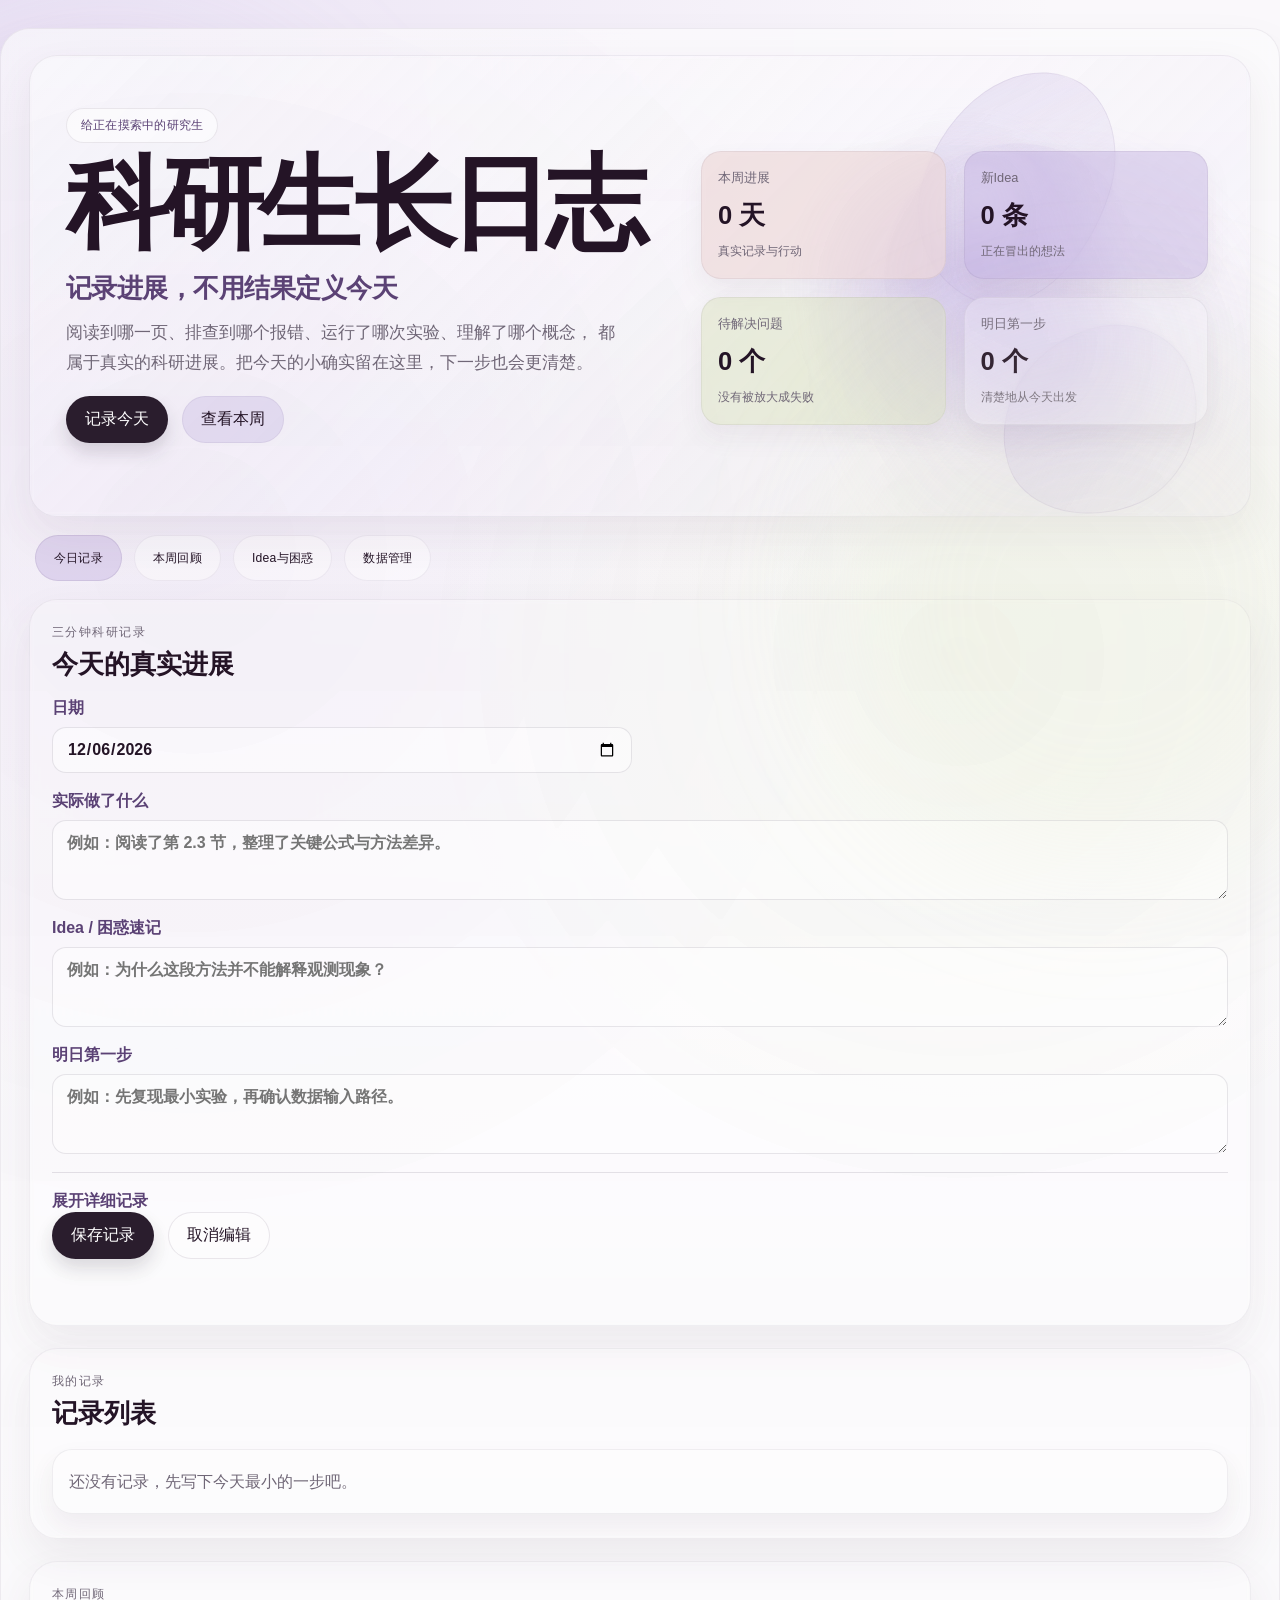
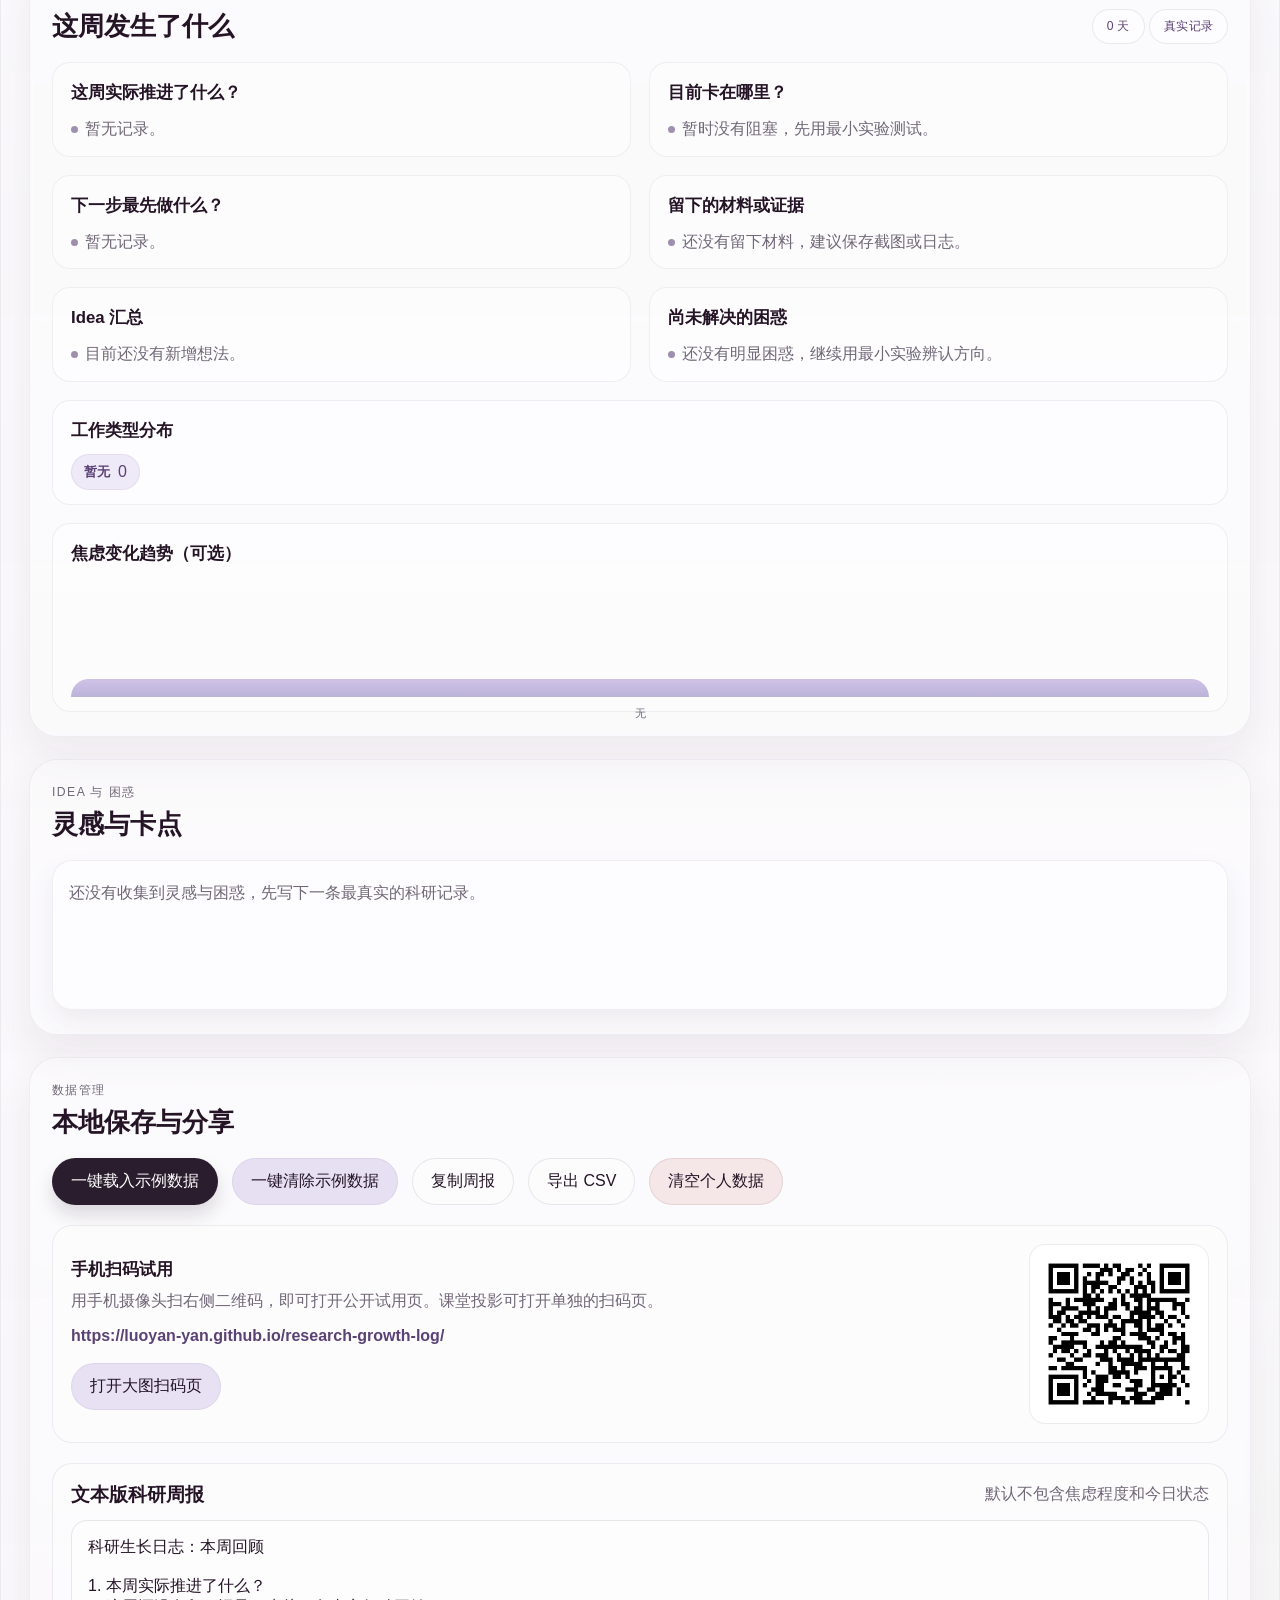
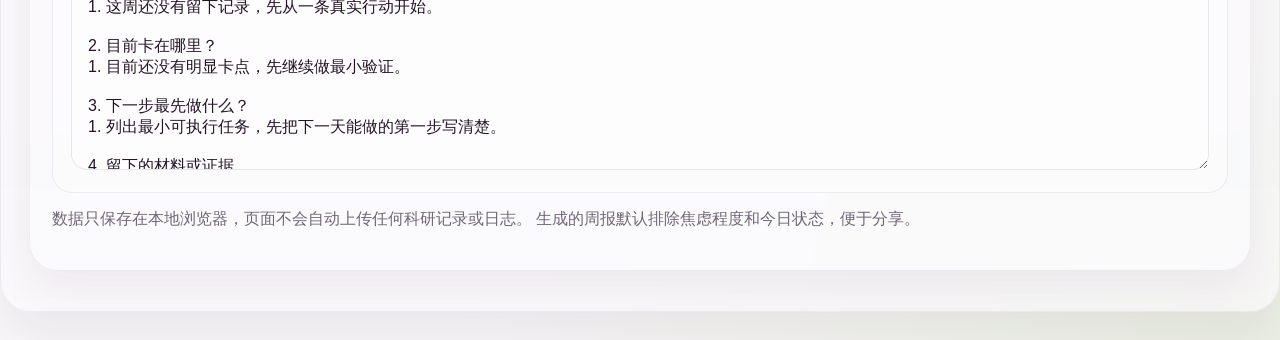
==== commit 8f2cf5c2: "Add QR code and share page for mobile classroom access. Co-authored-by: Cursor <cursoragent@cursor.c" ====
--- a/index.html
+++ b/index.html
@@ -5,7 +5,7 @@
     <meta name="viewport" content="width=device-width, initial-scale=1.0" />
     <meta
       name="description"
-      content="科研生长日志：记录真实进展，不用结果定义今天。"
+      content="科研日志：记录真实进展，不用结果定义今天。"
     />
     <title>科研生长日志</title>
     <link rel="icon" href="data:," />
@@ -234,6 +234,22 @@
             <button type="button" class="danger-btn" id="clear-all-btn">清空个人数据</button>
           </div>
 
+          <div class="qr-box">
+            <div class="qr-copy">
+              <h3>手机扫码试用</h3>
+              <p>用手机摄像头扫右侧二维码，即可打开公开试用页。课堂投影可打开单独的扫码页。</p>
+              <p class="qr-url">https://luoyan-yan.github.io/research-growth-log/</p>
+              <a class="secondary-btn qr-link" href="./share.html">打开大图扫码页</a>
+            </div>
+            <img
+              class="qr-image"
+              src="./qr.png"
+              width="180"
+              height="180"
+              alt="科研生长日志公开试用二维码"
+            />
+          </div>
+
           <div class="share-box">
             <div class="share-header">
               <h3>文本版科研周报</h3>
--- a/styles.css
+++ b/styles.css
@@ -663,6 +663,52 @@
   color: var(--muted);
 }
 
+.qr-box {
+  margin-top: 20px;
+  padding: 18px;
+  border-radius: 20px;
+  background: rgba(255, 255, 255, 0.42);
+  border: 1px solid rgba(85, 66, 98, 0.09);
+  display: grid;
+  grid-template-columns: minmax(0, 1fr) auto;
+  gap: 18px;
+  align-items: center;
+}
+
+.qr-copy h3 {
+  margin: 0 0 8px;
+  font-size: 1.05rem;
+}
+
+.qr-copy p {
+  margin: 0 0 10px;
+  color: var(--muted);
+  line-height: 1.55;
+}
+
+.qr-url {
+  word-break: break-all;
+  color: var(--plum) !important;
+  font-weight: 600;
+}
+
+a.qr-link {
+  display: inline-flex;
+  align-items: center;
+  justify-content: center;
+  text-decoration: none;
+  margin-top: 4px;
+}
+
+.qr-image {
+  width: 180px;
+  height: 180px;
+  border-radius: 16px;
+  background: #fff;
+  padding: 10px;
+  border: 1px solid rgba(85, 66, 98, 0.1);
+}
+
 .share-box {
   margin-top: 20px;
   padding: 18px;
@@ -764,6 +810,17 @@
     width: 100%;
   }
 
+  .qr-box {
+    grid-template-columns: 1fr;
+    justify-items: center;
+    text-align: center;
+  }
+
+  .qr-image {
+    width: 160px;
+    height: 160px;
+  }
+
   .hero h1 {
     font-size: clamp(2.8rem, 14vw, 3.35rem);
     line-height: 0.98;
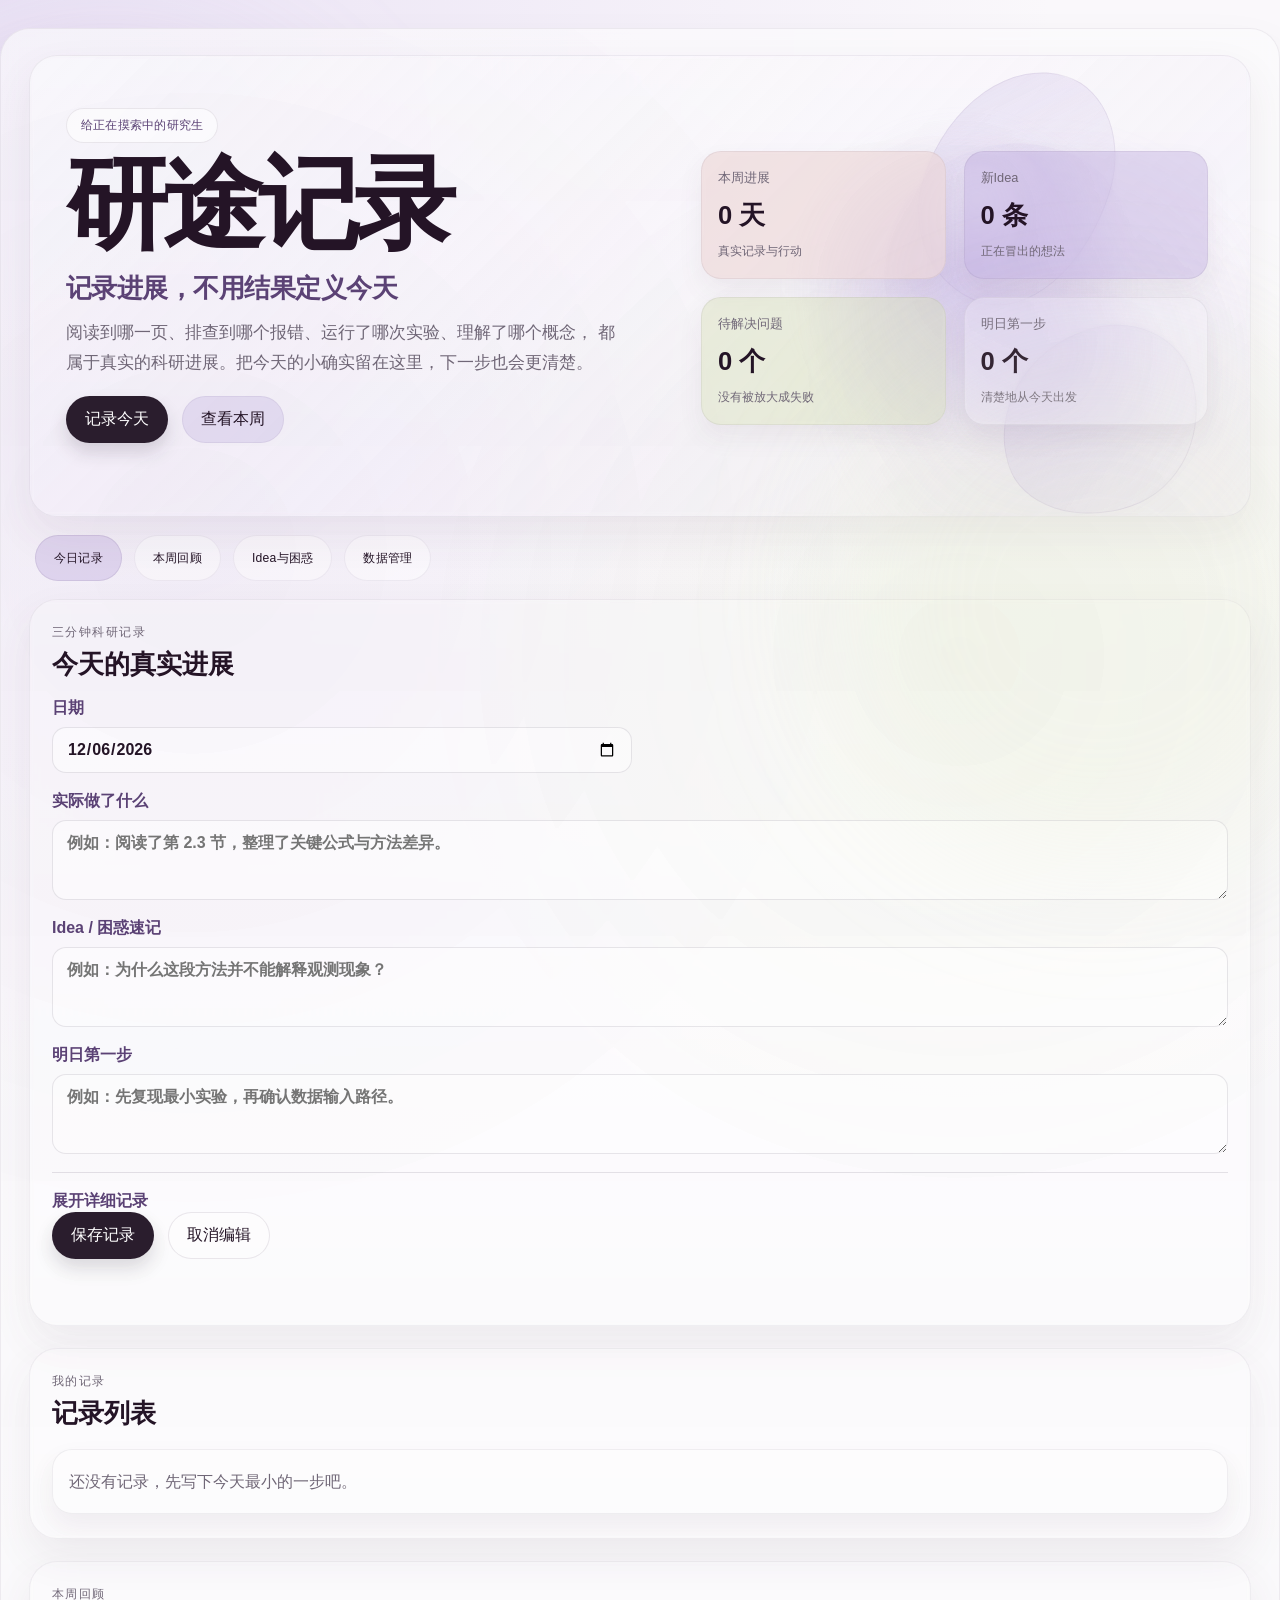
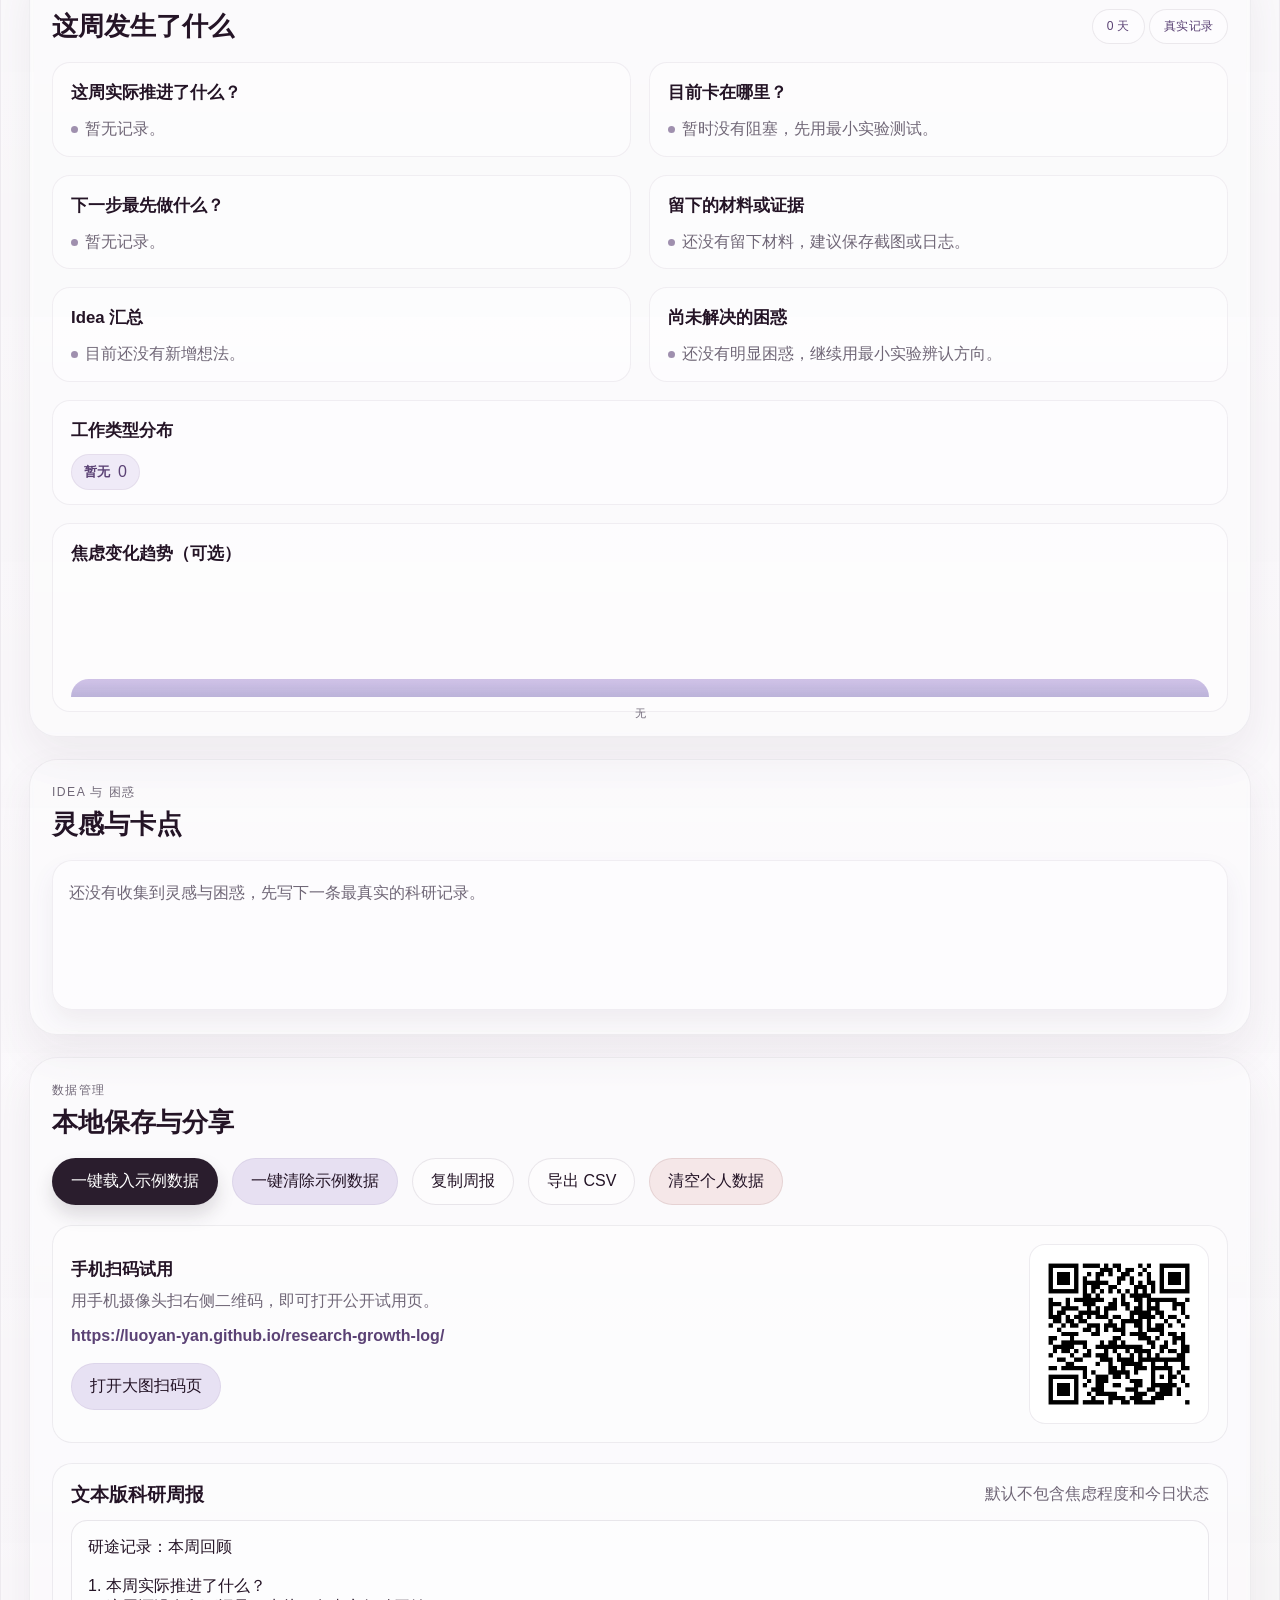
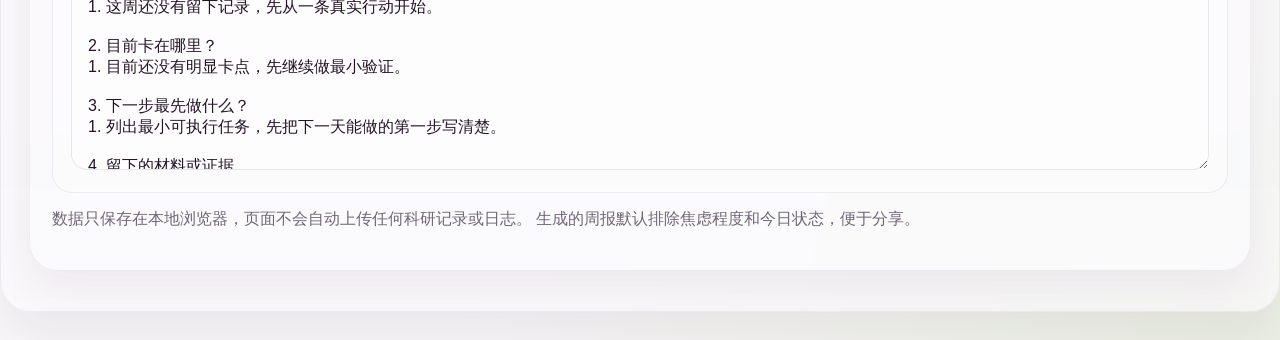
==== commit 1fd408a3: "Rename app to 研途记录 and drop classroom QR tip. Co-authored-by: Cursor <cursoragent@cursor.com>" ====
--- a/index.html
+++ b/index.html
@@ -5,9 +5,9 @@
     <meta name="viewport" content="width=device-width, initial-scale=1.0" />
     <meta
       name="description"
-      content="科研日志：记录真实进展，不用结果定义今天。"
+      content="研途记录：记录真实进展，不用结果定义今天。"
     />
-    <title>科研生长日志</title>
+    <title>研途记录</title>
     <link rel="icon" href="data:," />
     <link rel="stylesheet" href="./styles.css" />
   </head>
@@ -17,7 +17,7 @@
         <section class="hero section-shell">
           <div class="hero-copy">
             <div class="pill">给正在摸索中的研究生</div>
-            <h1>科研生长日志</h1>
+            <h1>研途记录</h1>
             <p class="tagline">记录进展，不用结果定义今天</p>
             <p class="lede">
               阅读到哪一页、排查到哪个报错、运行了哪次实验、理解了哪个概念，
@@ -237,7 +237,7 @@
           <div class="qr-box">
             <div class="qr-copy">
               <h3>手机扫码试用</h3>
-              <p>用手机摄像头扫右侧二维码，即可打开公开试用页。课堂投影可打开单独的扫码页。</p>
+              <p>用手机摄像头扫右侧二维码，即可打开公开试用页。</p>
               <p class="qr-url">https://luoyan-yan.github.io/research-growth-log/</p>
               <a class="secondary-btn qr-link" href="./share.html">打开大图扫码页</a>
             </div>
@@ -246,7 +246,7 @@
               src="./qr.png"
               width="180"
               height="180"
-              alt="科研生长日志公开试用二维码"
+              alt="研途记录公开试用二维码"
             />
           </div>
 
